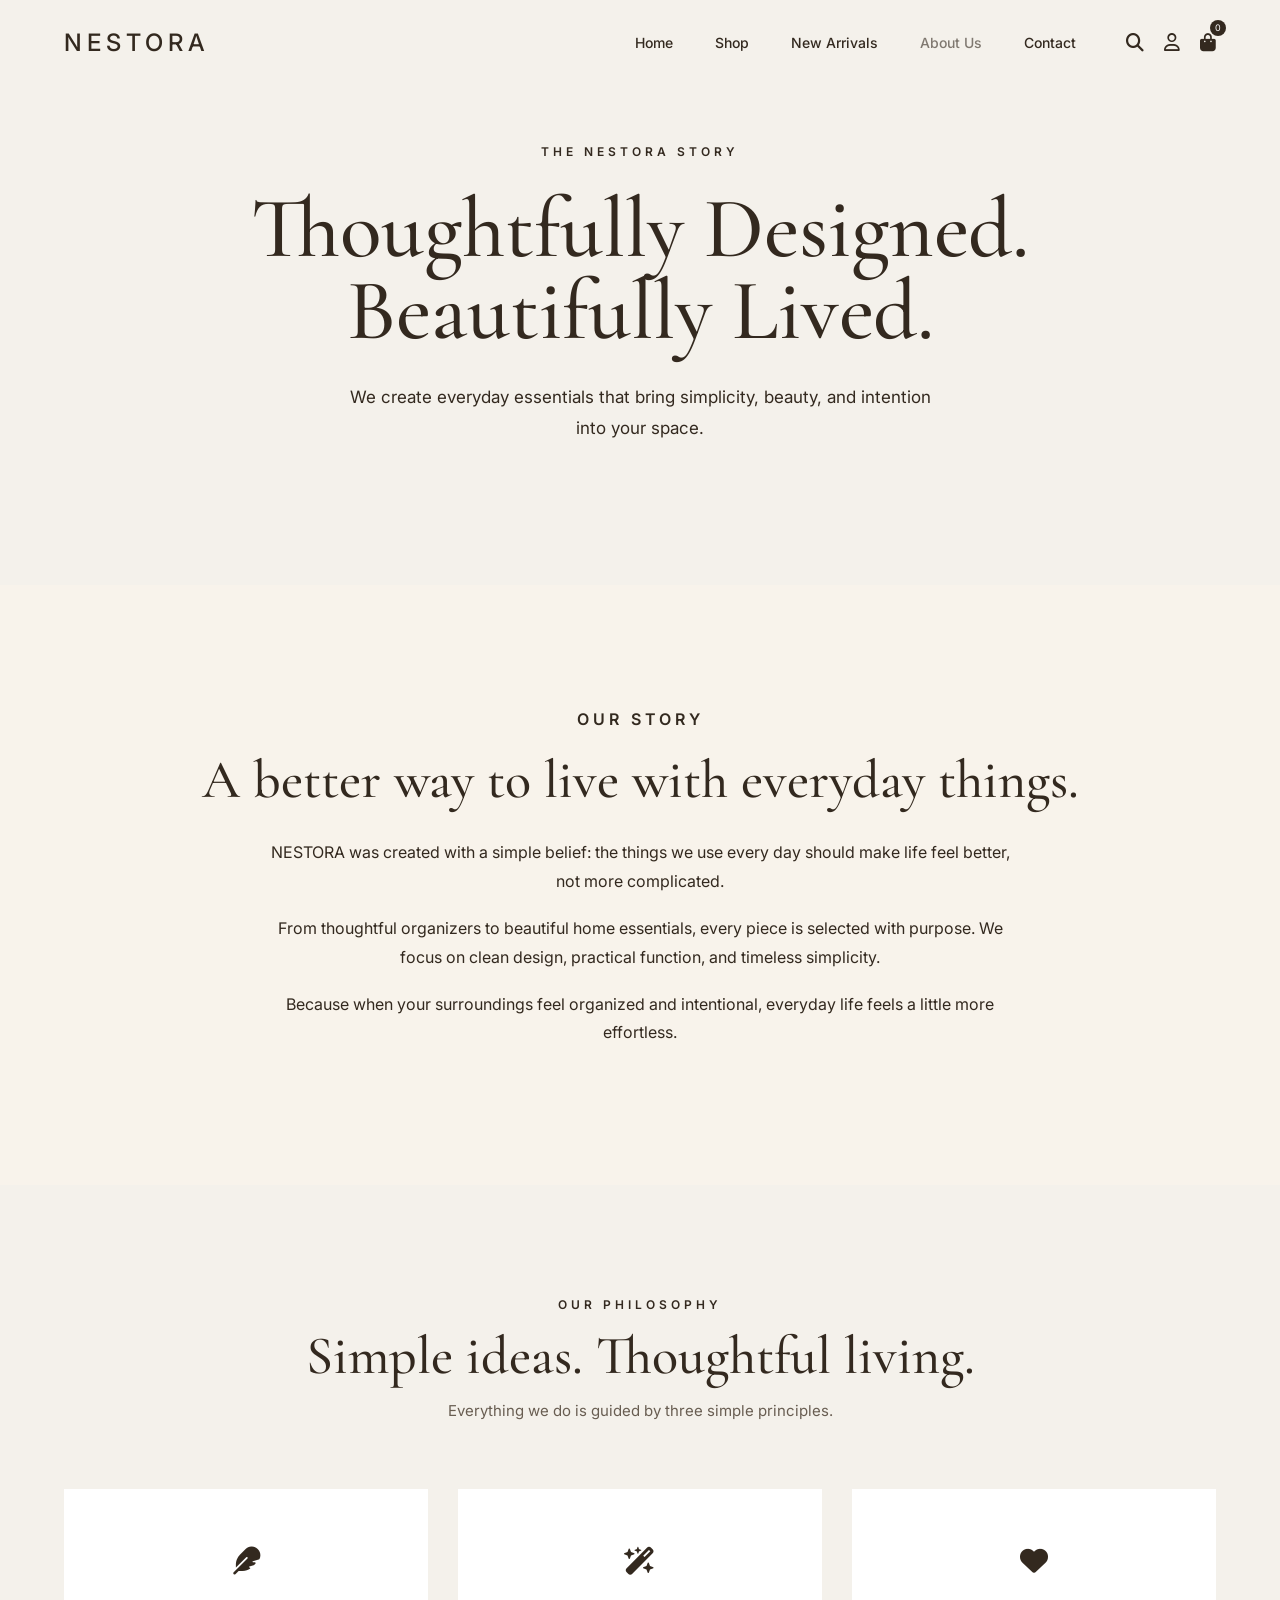
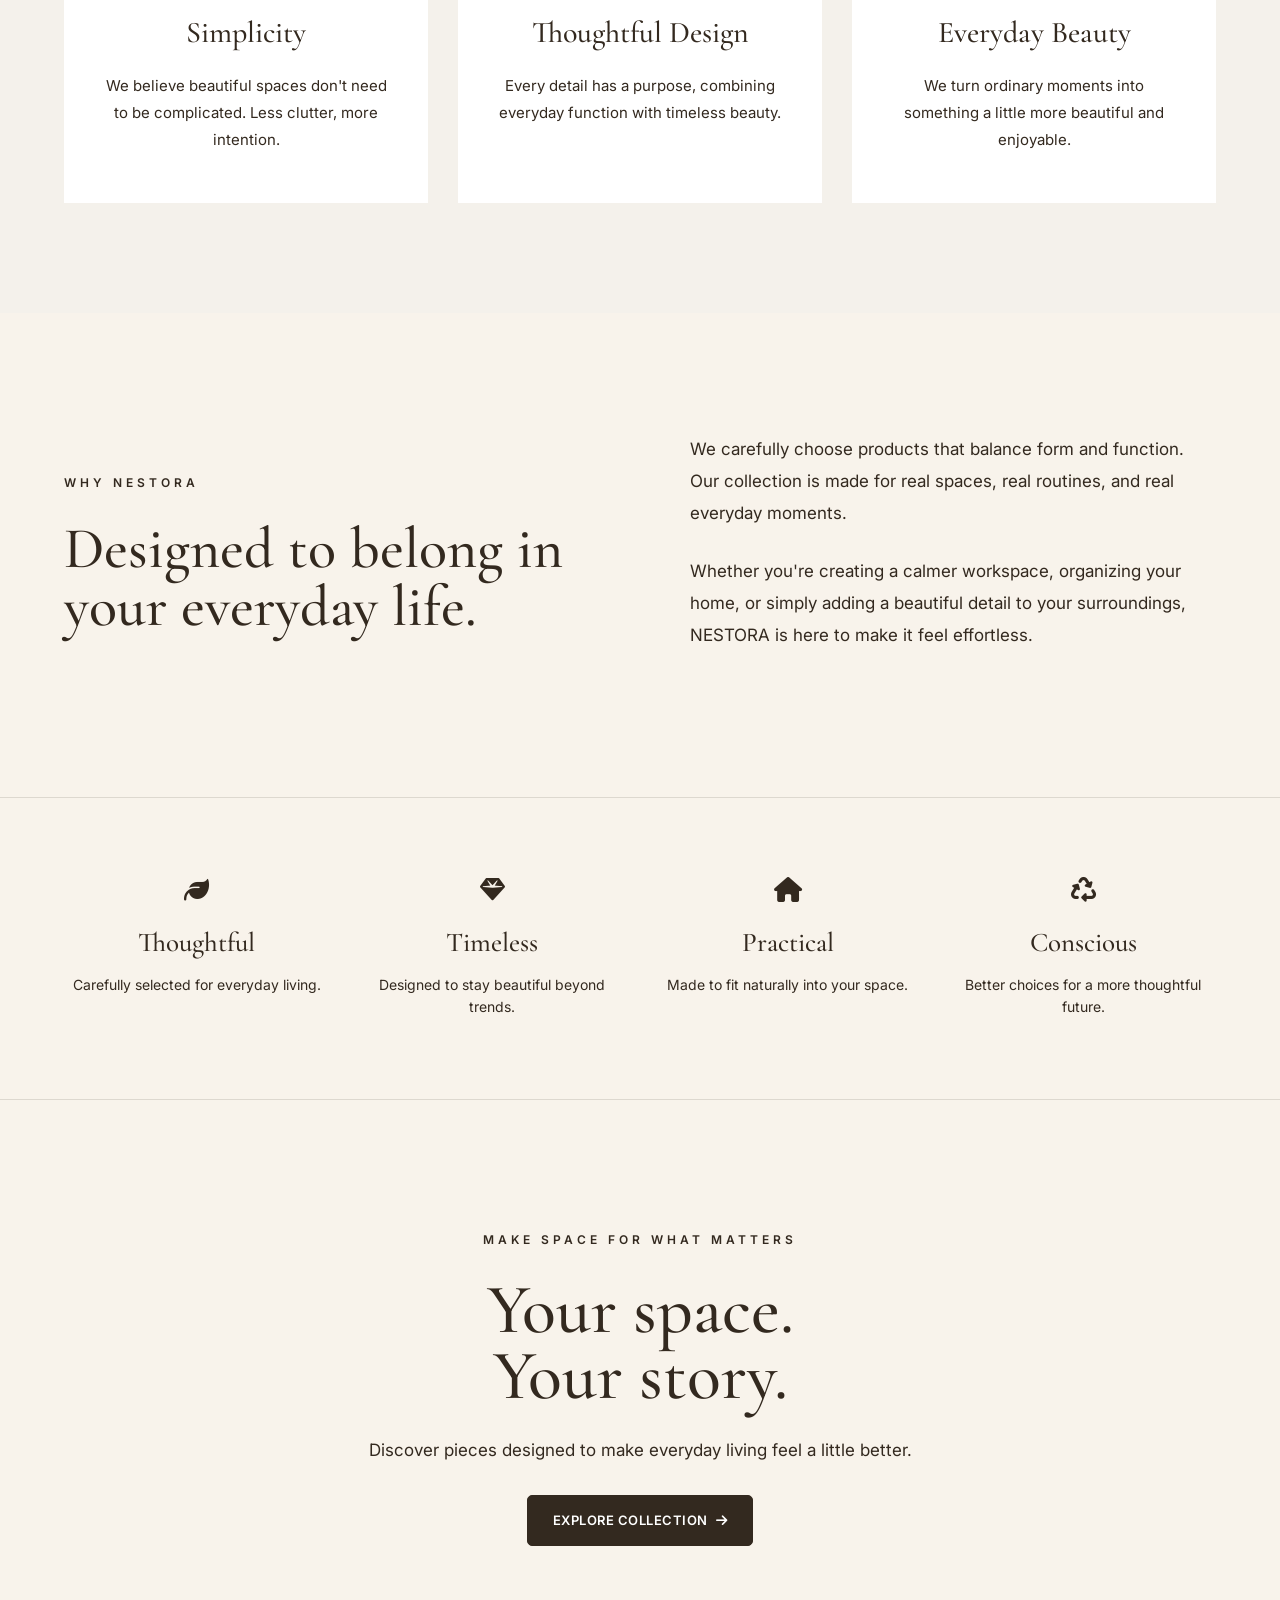
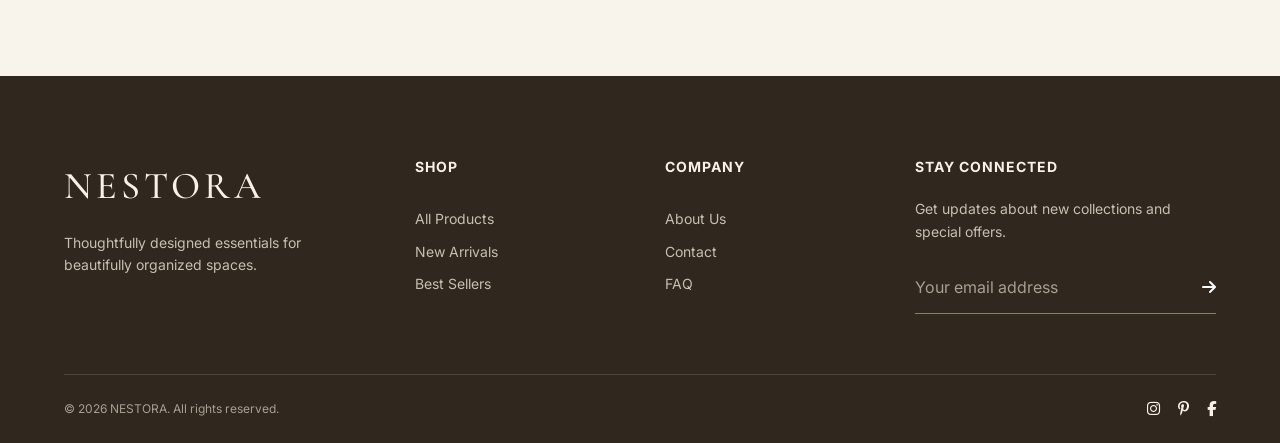
==== about.html @ 397cae4f "Initial Nestora website" ====
<!DOCTYPE html>
<html lang="en">
<head>
    <meta charset="UTF-8">
    <meta name="viewport" content="width=device-width, initial-scale=1.0">

    <title>About Us | NESTORA</title>

    <link rel="stylesheet" href="css/style.css">
    <link rel="stylesheet" href="css/responsive.css">
    <link rel="stylesheet" href="css/about.css">

    <!-- Google Fonts -->
    <link rel="preconnect" href="https://fonts.googleapis.com">
    <link rel="preconnect" href="https://fonts.gstatic.com" crossorigin>

    <link href="https://fonts.googleapis.com/css2?family=Cormorant+Garamond:wght@400;500;600&family=Inter:wght@400;500;600&display=swap" rel="stylesheet">

    <!-- Font Awesome -->
    <link rel="stylesheet"
          href="https://cdnjs.cloudflare.com/ajax/libs/font-awesome/6.7.2/css/all.min.css">
</head>

<body>

    <!-- ================= HEADER ================= -->

    <header class="header">

        <div class="container navbar">

            <a href="index.html" class="logo">
                NESTORA
            </a>

            <nav class="nav-menu">

                <a href="index.html">Home</a>

                <a href="shop.html">Shop</a>

                <a href="new-arrivals.html">New Arrivals</a>

                <a href="about.html" class="active">About Us</a>

                <a href="contact.html">Contact</a>

            </nav>

            <div class="nav-icons">

                <button class="icon-btn" aria-label="Search">
                    <i class="fa-solid fa-magnifying-glass"></i>
                </button>

               
                <a href="login.html" class="icon-btn" aria-label="Account">
                    <i class="fa-regular fa-user"></i>
                </a>
                <a href="cart.html"
                   class="icon-btn cart-btn"
                   aria-label="Shopping cart">

                    <i class="fa-solid fa-bag-shopping"></i>

                    <span class="cart-count">0</span>

                </a>

                <button class="menu-btn" aria-label="Open menu">
                    <i class="fa-solid fa-bars"></i>
                </button>

            </div>

        </div>

    </header>


    <!-- ================= ABOUT HERO ================= -->

    <main>

        <section class="about-hero">

            <div class="container about-hero-content">

                <p class="eyebrow">
                    THE NESTORA STORY
                </p>

                <h1>
                    Thoughtfully Designed.<br>
                    Beautifully Lived.
                </h1>

                <p>
                    We create everyday essentials that bring
                    simplicity, beauty, and intention into your space.
                </p>

            </div>

        </section>


        <!-- ================= OUR STORY ================= -->

        <section class="about-story">

            <div class="container about-story-grid">

               

                

                <div class="about-story-content">

                    <p class="eyebrow">
                        OUR STORY
                    </p>

                    <h2>
                        A better way to live
                        with everyday things.
                    </h2>

                    <p>
                        NESTORA was created with a simple belief:
                        the things we use every day should make
                        life feel better, not more complicated.
                    </p>

                    <p>
                        From thoughtful organizers to beautiful
                        home essentials, every piece is selected
                        with purpose. We focus on clean design,
                        practical function, and timeless simplicity.
                    </p>

                    <p>
                        Because when your surroundings feel
                        organized and intentional, everyday life
                        feels a little more effortless.
                    </p>

                </div>

            </div>

        </section>


        <!-- ================= PHILOSOPHY ================= -->

        <section class="philosophy">

            <div class="container">

                <div class="section-heading">

                    <p class="eyebrow">
                        OUR PHILOSOPHY
                    </p>

                    <h2>
                        Simple ideas. Thoughtful living.
                    </h2>

                    <p>
                        Everything we do is guided by three
                        simple principles.
                    </p>

                </div>


                <div class="philosophy-grid">

                    <div class="philosophy-card">

                        <div class="philosophy-icon">
                            <i class="fa-solid fa-feather"></i>
                        </div>

                        <h3>
                            Simplicity
                        </h3>

                        <p>
                            We believe beautiful spaces don't
                            need to be complicated. Less clutter,
                            more intention.
                        </p>

                    </div>


                    <div class="philosophy-card">

                        <div class="philosophy-icon">
                            <i class="fa-solid fa-wand-magic-sparkles"></i>
                        </div>

                        <h3>
                            Thoughtful Design
                        </h3>

                        <p>
                            Every detail has a purpose, combining
                            everyday function with timeless beauty.
                        </p>

                    </div>


                    <div class="philosophy-card">

                        <div class="philosophy-icon">
                            <i class="fa-solid fa-heart"></i>
                        </div>

                        <h3>
                            Everyday Beauty
                        </h3>

                        <p>
                            We turn ordinary moments into something
                            a little more beautiful and enjoyable.
                        </p>

                    </div>

                </div>

            </div>

        </section>


        <!-- ================= WHY NESTORA ================= -->

        <section class="why-nestora">

            <div class="container why-content">

                <div>

                    <p class="eyebrow">
                        WHY NESTORA
                    </p>

                    <h2>
                        Designed to belong
                        in your everyday life.
                    </h2>

                </div>


                <div class="why-text">

                    <p>
                        We carefully choose products that balance
                        form and function. Our collection is made
                        for real spaces, real routines, and real
                        everyday moments.
                    </p>

                    <p>
                        Whether you're creating a calmer workspace,
                        organizing your home, or simply adding a
                        beautiful detail to your surroundings,
                        NESTORA is here to make it feel effortless.
                    </p>

                </div>

            </div>

        </section>


        <!-- ================= VALUES ================= -->

        <section class="values">

            <div class="container values-grid">

                <div class="value">

                    <i class="fa-solid fa-leaf"></i>

                    <h3>
                        Thoughtful
                    </h3>

                    <p>
                        Carefully selected for everyday living.
                    </p>

                </div>


                <div class="value">

                    <i class="fa-solid fa-gem"></i>

                    <h3>
                        Timeless
                    </h3>

                    <p>
                        Designed to stay beautiful beyond trends.
                    </p>

                </div>


                <div class="value">

                    <i class="fa-solid fa-house"></i>

                    <h3>
                        Practical
                    </h3>

                    <p>
                        Made to fit naturally into your space.
                    </p>

                </div>


                <div class="value">

                    <i class="fa-solid fa-recycle"></i>

                    <h3>
                        Conscious
                    </h3>

                    <p>
                        Better choices for a more thoughtful future.
                    </p>

                </div>

            </div>

        </section>


        <!-- ================= CTA ================= -->

        <section class="about-cta">

            <div class="container about-cta-content">

                <p class="eyebrow">
                    MAKE SPACE FOR WHAT MATTERS
                </p>

                <h2>
                    Your space.<br>
                    Your story.
                </h2>

                <p>
                    Discover pieces designed to make
                    everyday living feel a little better.
                </p>

                <a href="shop.html" class="btn btn-primary">
                    Explore Collection
                    <i class="fa-solid fa-arrow-right"></i>
                </a>

            </div>

        </section>

    </main>


    <!-- ================= FOOTER ================= -->

    <footer class="footer">

        <div class="container footer-grid">

            <div class="footer-brand">

                <h2>NESTORA</h2>

                <p>
                    Thoughtfully designed essentials
                    for beautifully organized spaces.
                </p>

            </div>


            <div class="footer-links">

                <h3>Shop</h3>

                <a href="shop.html">All Products</a>
                <a href="new-arrivals.html">New Arrivals</a>
                <a href="best sellers.html">Best Sellers</a>

            </div>


            <div class="footer-links">

                <h3>Company</h3>

                <a href="about.html">About Us</a>
                <a href="contact.html">Contact</a>
                <a href="FAQ.html">FAQ</a>

            </div>


            <div class="footer-newsletter">

                <h3>Stay Connected</h3>

                <p>
                    Get updates about new collections
                    and special offers.
                </p>

                <form>

                    <input
                        type="email"
                        placeholder="Your email address"
                        required
                    >

                    <button type="submit">
                        <i class="fa-solid fa-arrow-right"></i>
                    </button>

                </form>

            </div>

        </div>


        <div class="container footer-bottom">

            <p>
                © 2026 NESTORA. All rights reserved.
            </p>

            <div class="social-icons">

                <a href="#" aria-label="Instagram">
                    <i class="fa-brands fa-instagram"></i>
                </a>

                <a href="#" aria-label="Pinterest">
                    <i class="fa-brands fa-pinterest-p"></i>
                </a>

                <a href="#" aria-label="Facebook">
                    <i class="fa-brands fa-facebook-f"></i>
                </a>

            </div>

        </div>

    </footer>


    <!-- JavaScript -->
    <script src="js/script.js"></script>
 <script src="js/cart.js"></script>

</body>
</html>
---- css/style.css ----
/* =========================
   RESET
========================= */

* {
    margin: 0;
    padding: 0;
    box-sizing: border-box;
}

html {
    scroll-behavior: smooth;
}

body {
    font-family: "Inter", sans-serif;
    color: #33291f;
    background: #f8f3eb;
    line-height: 1.6;
}

img {
    width: 100%;
    display: block;
}

a {
    color: inherit;
    text-decoration: none;
}

button,
input {
    font: inherit;
}

button {
    cursor: pointer;
}


/* =========================
   CONTAINER
========================= */

.container {
    width: min(90%, 1280px);
    margin: auto;
}


/* =========================
   HEADER
========================= */

.header {
    position: absolute;
    top: 0;
    left: 0;
    width: 100%;
    z-index: 10;
    padding: 24px 0;
}

.navbar {
    display: flex;
    align-items: center;
    justify-content: space-between;
    gap: 30px;
}

.logo {
    font-family: "Inter", sans-serif;
    font-size: 24px;
    font-weight: 500;
    letter-spacing: 5px;
    color: #33291f;
    white-space: nowrap;
}

.nav-menu {
    display: flex;
    align-items: center;
    justify-content: center;
    gap: 42px;
    margin-left: auto;
}

.nav-menu a {
    font-size: 14px;
    font-weight: 500;
    transition: 0.3s ease;
}

.nav-menu a:hover,
.nav-menu a.active {
    opacity: 0.6;
}

.nav-icons {
    display: flex;
    align-items: center;
    gap: 20px;
    margin-left: 20px;
}

.icon-btn,
.menu-btn {
    border: none;
    background: transparent;
    color: #33291f;
    font-size: 18px;
    position: relative;
}

.cart-count {
    position: absolute;
    top: -9px;
    right: -10px;
    width: 16px;
    height: 16px;
    border-radius: 50%;
    background: #33291f;
    color: white;
    font-size: 9px;
    display: flex;
    align-items: center;
    justify-content: center;
}

.menu-btn {
    display: none;
}


/* =========================
   HERO
========================= */

.hero {
    min-height: 760px;
    height: 100vh;
    position: relative;
    background-image: url("../images/hero.png");
    background-size: cover;
    background-position: center;
}

.hero-overlay {
    min-height: 100%;
    background: linear-gradient(
        90deg,
        rgba(248, 239, 226, 0.72) 0%,
        rgba(248, 239, 226, 0.38) 38%,
        rgba(248, 239, 226, 0.05) 72%
    );
}

.hero-content {
    min-height: 760px;
    height: 100vh;
    display: flex;
    align-items: center;
}

.hero-text {
    max-width: 510px;
    padding-top: 70px;
}

.eyebrow {
    font-size: 12px;
    font-weight: 600;
    letter-spacing: 4px;
    text-transform: uppercase;
    margin-bottom: 28px;
}

.hero-text h1 {
    font-family: "Cormorant Garamond", serif;
    font-size: clamp(58px, 6vw, 88px);
    font-weight: 500;
    line-height: 0.88;
    letter-spacing: -2px;
    margin-bottom: 32px;
}

.hero-description {
    max-width: 390px;
    font-size: 16px;
    line-height: 1.8;
    margin-bottom: 32px;
}

.hero-buttons {
    display: flex;
    gap: 18px;
    flex-wrap: wrap;
}


/* =========================
   BUTTONS
========================= */

.btn {
    display: inline-flex;
    align-items: center;
    justify-content: center;
    min-width: 155px;
    padding: 14px 25px;
    border-radius: 5px;
    font-size: 13px;
    font-weight: 600;
    text-transform: uppercase;
    letter-spacing: 0.5px;
    transition: 0.3s ease;
}

.btn-primary {
    background: #33291f;
    color: #fff;
    border: 1px solid #33291f;
}

.btn-primary:hover {
    background: #554638;
}

.btn-secondary {
    background: transparent;
    color: #33291f;
    border: 1px solid #33291f;
}

.btn-secondary:hover {
    background: #33291f;
    color: white;
}


/* =========================
   FEATURES
========================= */

.features {
    position: relative;
    padding: 70px 0;
    z-index: 5;
}
.features-grid {
    display: flex;
    align-items: center;
    gap: 70px;
}

.feature {
    display: flex;
    align-items: center;
    gap: 16px;
}

.feature-icon {
    width: 58px;
    height: 58px;
    border: 1px solid #5b4c3d;
    border-radius: 50%;
    display: flex;
    align-items: center;
    justify-content: center;
    font-size: 20px;
}

.feature h3 {
    font-size: 13px;
    text-transform: uppercase;
    letter-spacing: 1px;
    font-weight: 600;
}

.feature p {
    font-size: 13px;
    text-transform: uppercase;
    letter-spacing: 1px;
}


/* =========================
   FEATURED PRODUCTS
========================= */

.featured-products {
    padding: 110px 0;
    background: #faf7f1;
}

.section-heading {
    max-width: 650px;
    margin: 0 auto 60px;
    text-align: center;
}

.section-heading .eyebrow {
    margin-bottom: 15px;
}

.section-heading h2 {
    font-family: "Cormorant Garamond", serif;
    font-size: clamp(42px, 5vw, 62px);
    font-weight: 500;
    line-height: 1;
    margin-bottom: 20px;
}

.section-heading > p:last-child {
    font-size: 15px;
    color: #685d51;
}

.products-grid {
    display: grid;
    grid-template-columns: repeat(4, 1fr);
    gap: 25px;
}

.product-card {
    background: #fff;
    overflow: hidden;
    transition: 0.3s ease;
}

.product-card:hover {
    transform: translateY(-6px);
}

.product-image {
    position: relative;
    overflow: hidden;
    aspect-ratio: 1 / 1;
    background: #eee7dc;
}

.product-image img {
    width: 100%;
    height: 100%;
    object-fit: cover;
    transition: transform 0.5s ease;
}

.product-card:hover .product-image img {
    transform: scale(1.05);
}

.add-cart {
    position: absolute;
    right: 15px;
    bottom: 15px;
    width: 42px;
    height: 42px;
    border: none;
    border-radius: 50%;
    background: #33291f;
    color: white;
    opacity: 0;
    transform: translateY(10px);
    transition: 0.3s ease;
}

.product-card:hover .add-cart {
    opacity: 1;
    transform: translateY(0);
}

.product-info {
    padding: 20px 5px;
}

.product-info h3 {
    font-family: "Cormorant Garamond", serif;
    font-size: 24px;
    font-weight: 600;
    margin-bottom: 7px;
}

.product-info p {
    font-size: 13px;
    color: #71665a;
    margin-bottom: 12px;
}

.price {
    font-size: 14px;
    font-weight: 600;
}

.view-all {
    text-align: center;
    margin-top: 55px;
}


/* =========================
   BRAND SECTION
========================= */

.brand-section {
    padding: 140px 0;
    background: #e9dfd0;
    text-align: center;
}

.brand-content {
    max-width: 700px;
}

.brand-section h2 {
    font-family: "Cormorant Garamond", serif;
    font-size: clamp(50px, 6vw, 80px);
    font-weight: 500;
    line-height: 0.95;
    margin-bottom: 25px;
}

.brand-section p:not(.eyebrow) {
    max-width: 500px;
    margin: 0 auto 30px;
    color: #66594b;
}

.text-link {
    display: inline-flex;
    align-items: center;
    gap: 10px;
    font-size: 13px;
    font-weight: 600;
    text-transform: uppercase;
    letter-spacing: 1px;
}


/* =========================
   FOOTER
========================= */

.footer {
    background: #30271f;
    color: #f7f1e8;
    padding-top: 80px;
}

.footer-grid {
    display: grid;
    grid-template-columns: 1.5fr 1fr 1fr 1.5fr;
    gap: 50px;
    padding-bottom: 60px;
}

.footer-brand h2 {
    font-family: "Cormorant Garamond", serif;
    font-size: 38px;
    font-weight: 500;
    letter-spacing: 4px;
    margin-bottom: 15px;
}

.footer-brand p {
    max-width: 280px;
    color: #c8beb2;
    font-size: 14px;
}

.footer h3 {
    font-size: 14px;
    text-transform: uppercase;
    letter-spacing: 1px;
    margin-bottom: 20px;
}

.footer-links {
    display: flex;
    flex-direction: column;
    gap: 10px;
}

.footer-links a {
    color: #c8beb2;
    font-size: 14px;
    transition: 0.3s ease;
}

.footer-links a:hover {
    color: white;
}

.footer-newsletter p {
    color: #c8beb2;
    font-size: 14px;
    margin-bottom: 20px;
}

.footer-newsletter form {
    display: flex;
    border-bottom: 1px solid #8a7c6c;
}

.footer-newsletter input {
    flex: 1;
    padding: 12px 0;
    border: none;
    outline: none;
    background: transparent;
    color: white;
}

.footer-newsletter input::placeholder {
    color: #a99e92;
}

.footer-newsletter button {
    border: none;
    background: transparent;
    color: white;
}

.footer-bottom {
    padding: 22px 0;
    border-top: 1px solid #51463b;
    display: flex;
    align-items: center;
    justify-content: space-between;
}

.footer-bottom p {
    color: #a99e92;
    font-size: 12px;
}

.social-icons {
    display: flex;
    gap: 18px;
}

.social-icons a {
    font-size: 15px;
    transition: 0.3s ease;
}

.social-icons a:hover {
    opacity: 0.6;
}


/* =========================
   TABLET
========================= */

@media (max-width: 1000px) {

    .nav-menu {
        gap: 20px;
    }

    .products-grid {
        grid-template-columns: repeat(2, 1fr);
    }

    .features-grid {
        gap: 35px;
    }

    .footer-grid {
        grid-template-columns: repeat(2, 1fr);
    }
}


/* =========================
   MOBILE
========================= */

@media (max-width: 768px) {

    .header {
        padding: 18px 0;
    }

    .logo {
        width: 125px;
    }

    .nav-menu {
        display: none;
    }

    .nav-icons {
        margin-left: auto;
    }

    .menu-btn {
        display: block;
    }

    .hero {
        min-height: 700px;
        height: auto;
        background-position: 62% center;
    }

    .hero-overlay {
        background: linear-gradient(
            90deg,
            rgba(248, 239, 226, 0.96) 0%,
            rgba(248, 239, 226, 0.78) 65%,
            rgba(248, 239, 226, 0.2) 100%
        );
    }

    .hero-content {
        min-height: 700px;
        height: auto;
        padding: 120px 0 100px;
    }

    .hero-text {
        max-width: 100%;
        padding-top: 0;
    }

    .hero-text h1 {
        font-size: clamp(52px, 15vw, 75px);
    }

    .features {
        margin-top: 0;
        padding: 50px 0;
        background: #f8f3eb;
    }

    .features-grid {
        flex-direction: column;
        align-items: flex-start;
        gap: 25px;
    }

    .featured-products {
        padding: 80px 0;
    }

    .products-grid {
        grid-template-columns: 1fr 1fr;
        gap: 15px;
    }

    .product-info {
        padding: 15px 3px;
    }

    .product-info h3 {
        font-size: 21px;
    }

    .product-info p {
        font-size: 12px;
    }

    .add-cart {
        opacity: 1;
        transform: none;
        width: 38px;
        height: 38px;
    }

    .brand-section {
        padding: 100px 0;
    }

    .footer-grid {
        grid-template-columns: 1fr;
        gap: 40px;
    }
}


/* =========================
   SMALL MOBILE
========================= */

@media (max-width: 480px) {

    .container {
        width: 88%;
    }

    .nav-icons {
        gap: 13px;
    }

    .icon-btn {
        font-size: 16px;
    }

    .hero-buttons {
        flex-direction: column;
        align-items: flex-start;
    }

    .btn {
        width: 100%;
    }

    .products-grid {
        grid-template-columns: 1fr;
    }

    .section-heading h2 {
        font-size: 45px;
    }

    .footer-bottom {
        flex-direction: column;
        gap: 15px;
        text-align: center;
    }
}
.product-quantity {
    display: flex;
    align-items: center;
    gap: 0;
    margin-top: 25px;
    width: 130px;
    height: 45px;
    border: 1px solid #ddd;
}

.quantity-decrease,
.quantity-increase {
    width: 42px;
    height: 100%;
    border: none;
    background: transparent;
    font-size: 20px;
    cursor: pointer;
}

.quantity-number {
    width: 45px;
    text-align: center;
    font-size: 15px;
}

.quantity-decrease:hover,
.quantity-increase:hover {
    background: #f3f1ed;
}
/* =========================
   PRODUCT PAGE
========================= */

.product-page {
    padding: 90px 0;
}

.product-details {
    display: grid;
    grid-template-columns: 1fr 1fr;
    gap: 70px;
    align-items: center;
}

.product-detail-image {
    width: 100%;
    overflow: hidden;
    background: #f5f2ed;
}

.product-detail-image img {
    width: 100%;
    height: 600px;
    object-fit: cover;
    display: block;
}

.product-detail-info {
    max-width: 520px;
}

.product-detail-info .eyebrow {
    font-size: 13px;
    letter-spacing: 2px;
    margin-bottom: 15px;
}

.product-detail-info h1 {
    font-family: "Cormorant Garamond", serif;
    font-size: 56px;
    font-weight: 500;
    line-height: 1.1;
    margin-bottom: 20px;
}

.product-detail-price {
    display: block;
    font-size: 20px;
    font-weight: 600;
    margin-bottom: 25px;
}

.product-detail-description {
    font-size: 15px;
    line-height: 1.8;
    margin-bottom: 25px;
}

.product-detail-line {
    width: 100%;
    height: 1px;
    background: #ddd;
    margin-bottom: 25px;
}

.product-detail-feature {
    display: flex;
    align-items: center;
    gap: 12px;
    margin-bottom: 15px;
    font-size: 14px;
}

.product-detail-feature i {
    font-size: 12px;
}
/* =========================
   ADD TO CART BUTTONS
========================= */

.add-cart,
.product-add-cart {
    display: flex;
    align-items: center;
    justify-content: center;
    gap: 10px;
}

.shop-product-image {
    position: relative;
}

.shop-product-image .add-cart {
    position: absolute;
    right: 15px;
    bottom: 15px;

    width: 42px;
    height: 42px;

    border: none;
    border-radius: 50%;

    background: #ffffff;
    color: #222222;

    font-size: 15px;
    cursor: pointer;

    box-shadow: 0 3px 12px rgba(0, 0, 0, 0.12);

    transition: 0.3s ease;
}

.shop-product-image .add-cart:hover {
    background: #222222;
    color: #ffffff;
    transform: translateY(-2px);
}

.product-add-cart {
    width: 100%;
    padding: 16px 25px;

    border: none;
    background: #222222;
    color: #ffffff;

    font-family: "Inter", sans-serif;
    font-size: 14px;

    cursor: pointer;
    transition: 0.3s ease;
}

.product-add-cart i {
    font-size: 15px;
}

.product-add-cart:hover {
    background: #444444;
}
/* =========================
   ADD TO CART ICON
========================= */

.add-cart {
    display: flex;
    align-items: center;
    justify-content: center;
    border: none;
    cursor: pointer;
}

.shop-product-image .add-cart {
    position: absolute;
    right: 15px;
    bottom: 15px;

    width: 44px;
    height: 44px;

    padding: 0;
    border-radius: 50%;

    background: #fff;
    color: #222;

    z-index: 10;
    box-shadow: 0 3px 10px rgba(0,0,0,0.12);
}

.shop-product-image .add-cart i {
    font-size: 15px;
}

.shop-product-image .add-cart:hover {
    background: #222;
    color: #fff;
}

.product-add-cart {
    width: 100%;
    height: 52px;
    gap: 10px;

    background: #222;
    color: #fff;

    font-size: 14px;
}

.product-add-cart i {
    font-size: 15px;
}
/* =========================
   ABOUT HERO
========================= */

.about-hero {
    min-height: 65vh;
    display: flex;
    align-items: center;
    text-align: center;
    background: #f4f1eb;
}

.about-hero-content {
    max-width: 850px;
    margin: auto;
    padding: 100px 20px;
}

.about-hero h1 {
    font-family: "Cormorant Garamond", serif;
    font-size: clamp(48px, 7vw, 86px);
    font-weight: 500;
    line-height: 0.95;
    margin: 20px 0 30px;
}

.about-hero-content > p:last-child {
    max-width: 600px;
    margin: auto;
    font-size: 17px;
    line-height: 1.8;
}


/* =========================
/* =========================
   OUR STORY
========================= */

.about-story {
    padding: 120px 0;
    text-align: center;
}

.about-story-grid {
    display: block;
}

.about-story-image {
    display: none;
}

.about-story-content {
    max-width: 900px;
    margin: 0 auto;
    text-align: center;
}

.about-story-content h2 {
    font-family: "Cormorant Garamond", serif;
    font-size: 54px;
    font-weight: 500;
    line-height: 1.05;
    margin: 18px auto 30px;
}

.about-story-content p {
    font-size: 16px;
    line-height: 1.8;
    margin: 0 auto 18px;
    max-width: 750px;
}

/* =========================
   PHILOSOPHY
========================= */

.philosophy {
    padding: 110px 0;
    background: #f4f1eb;
}

.section-heading {
    text-align: center;
    max-width: 700px;
    margin: 0 auto 65px;
}

.section-heading h2 {
    font-family: "Cormorant Garamond", serif;
    font-size: 54px;
    font-weight: 500;
    margin: 15px 0;
}

.section-heading > p:last-child {
    line-height: 1.7;
}

.philosophy-grid {
    display: grid;
    grid-template-columns: repeat(3, 1fr);
    gap: 30px;
}

.philosophy-card {
    text-align: center;
    background: #fff;
    padding: 50px 35px;
}

.philosophy-icon {
    font-size: 28px;
    margin-bottom: 25px;
}

.philosophy-card h3 {
    font-family: "Cormorant Garamond", serif;
    font-size: 30px;
    font-weight: 500;
    margin-bottom: 15px;
}

.philosophy-card p {
    font-size: 15px;
    line-height: 1.8;
}


/* =========================
   WHY NESTORA
========================= */

.why-nestora {
    padding: 120px 0;
}

.why-content {
    display: grid;
    grid-template-columns: 1fr 1fr;
    gap: 100px;
    align-items: center;
}

.why-content h2 {
    font-family: "Cormorant Garamond", serif;
    font-size: 58px;
    line-height: 1;
    font-weight: 500;
    margin-top: 20px;
}

.why-text p {
    font-size: 17px;
    line-height: 1.9;
    margin-bottom: 25px;
}


/* =========================
   VALUES
========================= */

.values {
    padding: 80px 0;
    border-top: 1px solid #ddd8cf;
    border-bottom: 1px solid #ddd8cf;
}

.values-grid {
    display: grid;
    grid-template-columns: repeat(4, 1fr);
    gap: 30px;
    text-align: center;
}

.value i {
    font-size: 25px;
    margin-bottom: 18px;
}

.value h3 {
    font-family: "Cormorant Garamond", serif;
    font-size: 27px;
    font-weight: 500;
    margin-bottom: 10px;
}

.value p {
    font-size: 14px;
    line-height: 1.6;
}


/* =========================
   CTA
========================= */

.about-cta {
    padding: 130px 20px;
    text-align: center;
}

.about-cta-content {
    max-width: 750px;
    margin: auto;
}

.about-cta h2 {
    font-family: "Cormorant Garamond", serif;
    font-size: 70px;
    line-height: 0.95;
    font-weight: 500;
    margin: 20px 0 25px;
}

.about-cta p:not(.eyebrow) {
    font-size: 17px;
    line-height: 1.8;
    margin-bottom: 30px;
}

.about-cta .btn i {
    margin-left: 8px;
}


/* =========================
   RESPONSIVE
========================= */

@media (max-width: 900px) {

    .about-story-grid,
    .why-content {
        grid-template-columns: 1fr;
        gap: 50px;
    }

    .about-story-image {
        height: 500px;
    }

    .philosophy-grid {
        grid-template-columns: 1fr;
    }

    .values-grid {
        grid-template-columns: repeat(2, 1fr);
        gap: 50px 20px;
    }

    .about-story-content h2,
    .why-content h2 {
        font-size: 48px;
    }

}


@media (max-width: 600px) {

    .about-hero-content {
        padding: 80px 20px;
    }

    .about-hero h1 {
        font-size: 48px;
    }

    .about-story {
        padding: 80px 0;
    }

    

    .about-story-content h2,
    .why-content h2,
    .section-heading h2 {
        font-size: 42px;
    }

    .philosophy {
        padding: 80px 0;
    }

    .why-nestora {
        padding: 80px 0;
    }

    .values {
        padding: 60px 0;
    }

    .values-grid {
        grid-template-columns: 1fr 1fr;
    }

    .about-cta {
        padding: 90px 20px;
    }

    .about-cta h2 {
        font-size: 52px;
    }

}
/* ========================================
   NEW ARRIVALS PAGE
======================================== */


/* =========================
   HERO
========================= */

.shop-hero {
    min-height: 420px;
    display: flex;
    align-items: center;
    background: #f3f0eb;
}

.shop-hero-content {
    text-align: center;
    max-width: 750px;
    margin: 0 auto;
}

.shop-hero-content .eyebrow {
    margin-bottom: 18px;
}

.shop-hero-content h1 {
    font-family: "Cormorant Garamond", serif;
    font-size: 72px;
    font-weight: 500;
    line-height: 1;
    margin-bottom: 22px;
}

.shop-hero-content p:last-child {
    max-width: 580px;
    margin: 0 auto;
    font-size: 16px;
    line-height: 1.8;
}


/* =========================
   PRODUCTS SECTION
========================= */

.shop-products {
    padding: 100px 0;
    background: #ffffff;
}

.shop-products .section-heading {
    text-align: center;
    max-width: 700px;
    margin: 0 auto 55px;
}

.shop-products .section-heading h2 {
    font-family: "Cormorant Garamond", serif;
    font-size: 48px;
    font-weight: 500;
    margin: 12px 0 16px;
}

.shop-products .section-heading p:last-child {
    line-height: 1.7;
}


/* =========================
   PRODUCT GRID
========================= */

.shop-products-grid {
    display: grid;
    grid-template-columns: repeat(4, 1fr);
    gap: 28px;
}


/* =========================
   PRODUCT CARD
========================= */

.shop-product-card {
    background: #faf9f7;
    transition: transform 0.3s ease;
}

.shop-product-card:hover {
    transform: translateY(-6px);
}


/* =========================
   PRODUCT IMAGE
========================= */

.shop-product-image {
    position: relative;
    overflow: hidden;
    aspect-ratio: 1 / 1;
}

.shop-product-image img {
    width: 100%;
    height: 100%;
    object-fit: cover;
    display: block;
    transition: transform 0.5s ease;
}

.shop-product-card:hover .shop-product-image img {
    transform: scale(1.04);
}


/* =========================
   ADD TO CART
========================= */

.shop-product-image .add-cart {
    position: absolute;
    right: 18px;
    bottom: 18px;

    width: 44px;
    height: 44px;

    border: none;
    border-radius: 50%;

    background: #ffffff;
    color: #2f4035;

    display: flex;
    align-items: center;
    justify-content: center;

    cursor: pointer;

    box-shadow: 0 5px 18px rgba(0, 0, 0, 0.12);

    transition:
        background 0.3s ease,
        color 0.3s ease,
        transform 0.3s ease;
}

.shop-product-image .add-cart:hover {
    background: #2f4035;
    color: #ffffff;
    transform: scale(1.08);
}


/* =========================
   PRODUCT INFO
========================= */

.shop-product-info {
    padding: 24px 22px 28px;
}

.shop-product-info h3 {
    font-family: "Cormorant Garamond", serif;
    font-size: 25px;
    font-weight: 600;
    margin-bottom: 9px;
}

.shop-product-info p {
    font-size: 14px;
    line-height: 1.6;
    color: #777;
    margin-bottom: 16px;
}

.shop-product-info .price {
    font-size: 15px;
    font-weight: 600;
    color: #2f4035;
}


/* =========================
   BRAND / CTA SECTION
========================= */

.brand-section {
    padding: 110px 20px;
    text-align: center;
    background: #f3f0eb;
}

.brand-content {
    max-width: 700px;
    margin: 0 auto;
}

.brand-content h2 {
    font-family: "Cormorant Garamond", serif;
    font-size: 54px;
    font-weight: 500;
    line-height: 1.05;
    margin: 15px 0 20px;
}

.brand-content p:not(.eyebrow) {
    max-width: 560px;
    margin: 0 auto 30px;
    line-height: 1.8;
}


/* =========================
   BUTTON
========================= */

.brand-content .btn {
    display: inline-flex;
    align-items: center;
    justify-content: center;
}


/* =========================
   RESPONSIVE
========================= */

@media (max-width: 1100px) {

    .shop-products-grid {
        grid-template-columns: repeat(3, 1fr);
    }

    .shop-hero-content h1 {
        font-size: 62px;
    }

}


@media (max-width: 800px) {

    .shop-products {
        padding: 75px 0;
    }

    .shop-products-grid {
        grid-template-columns: repeat(2, 1fr);
        gap: 20px;
    }

    .shop-hero {
        min-height: 350px;
    }

    .shop-hero-content h1 {
        font-size: 52px;
    }

    .shop-products .section-heading h2 {
        font-size: 40px;
    }

    .brand-content h2 {
        font-size: 45px;
    }

}


@media (max-width: 550px) {

    .shop-hero {
        min-height: 320px;
    }

    .shop-hero-content h1 {
        font-size: 45px;
    }

    .shop-hero-content p:last-child {
        font-size: 14px;
    }

    .shop-products {
        padding: 60px 0;
    }

    .shop-products-grid {
        grid-template-columns: 1fr;
        gap: 25px;
    }

    .shop-products .section-heading {
        margin-bottom: 35px;
    }

    .shop-products .section-heading h2 {
        font-size: 36px;
    }

    .brand-section {
        padding: 75px 20px;
    }

    .brand-content h2 {
        font-size: 38px;
    }

}
/* =========================
   LOGIN PAGE
========================= */

.login-section {
    min-height: 75vh;
    display: flex;
    align-items: center;
    justify-content: center;
    padding: 80px 20px;
    background: #f8f6f2;
}

.login-container {
    width: 100%;
    max-width: 500px;
    background: #ffffff;
    padding: 50px 45px;
    border: 1px solid #e8e4dd;
}

.login-heading {
    text-align: center;
    margin-bottom: 35px;
}

.login-heading .eyebrow {
    margin-bottom: 12px;
}

.login-heading h1 {
    font-family: "Cormorant Garamond", serif;
    font-size: 42px;
    font-weight: 500;
    line-height: 1.1;
    margin-bottom: 15px;
}

.login-heading p:last-child {
    color: #777;
    font-size: 14px;
    line-height: 1.7;
}


/* =========================
   LOGIN FORM
========================= */

.login-form {
    width: 100%;
}

.login-form .form-group {
    margin-bottom: 22px;
}

.login-form label {
    display: block;
    margin-bottom: 8px;
    font-size: 13px;
    font-weight: 500;
}

.login-form input[type="email"],
.login-form input[type="password"] {
    width: 100%;
    height: 50px;
    padding: 0 15px;
    border: 1px solid #dcd8d0;
    background: #fff;
    font-family: "Inter", sans-serif;
    font-size: 14px;
    outline: none;
    transition: border-color 0.3s ease;
}

.login-form input:focus {
    border-color: #555;
}


/* =========================
   PASSWORD
========================= */

.password-wrapper {
    position: relative;
}

.password-wrapper input {
    padding-right: 50px !important;
}

.password-toggle {
    position: absolute;
    right: 15px;
    top: 50%;
    transform: translateY(-50%);
    border: none;
    background: transparent;
    cursor: pointer;
    color: #777;
    font-size: 16px;
}


/* =========================
   LOGIN OPTIONS
========================= */

.login-options {
    display: flex;
    align-items: center;
    justify-content: space-between;
    margin: 5px 0 25px;
    font-size: 13px;
}

.remember-me {
    display: flex !important;
    align-items: center;
    gap: 8px;
    margin: 0 !important;
    cursor: pointer;
}

.remember-me input {
    width: 15px;
    height: 15px;
    cursor: pointer;
}

.login-options a {
    color: #555;
    text-decoration: none;
}

.login-options a:hover {
    text-decoration: underline;
}


/* =========================
   LOGIN MESSAGE
========================= */

.login-message {
    min-height: 20px;
    margin-bottom: 10px;
    text-align: center;
    font-size: 13px;
}


/* =========================
   LOGIN BUTTON
========================= */

.login-button {
    width: 100%;
    border: none;
    cursor: pointer;
    justify-content: center;
    display: flex;
    align-items: center;
    gap: 10px;
}


/* =========================
   REGISTER
========================= */

.login-register {
    text-align: center;
    margin-top: 28px;
    padding-top: 25px;
    border-top: 1px solid #eee;
}

.login-register p {
    display: inline;
    color: #777;
    font-size: 13px;
}

.login-register a {
    margin-left: 5px;
    color: #333;
    font-size: 13px;
    font-weight: 500;
    text-decoration: none;
}

.login-register a:hover {
    text-decoration: underline;
}


/* =========================
   LOGIN RESPONSIVE
========================= */

@media (max-width: 600px) {

    .login-section {
        padding: 50px 15px;
    }

    .login-container {
        padding: 35px 22px;
    }

    .login-heading h1 {
        font-size: 34px;
    }

    .login-options {
        font-size: 12px;
    }

}
/* =========================
   REGISTER PAGE
========================= */

.register-section {
    min-height: 75vh;
    display: flex;
    align-items: center;
    justify-content: center;
    padding: 80px 20px;
    background: #f8f6f2;
}

.register-container {
    width: 100%;
    max-width: 560px;
    background: #ffffff;
    padding: 50px 45px;
    border: 1px solid #e8e4dd;
}

.register-heading {
    text-align: center;
    margin-bottom: 35px;
}

.register-heading .eyebrow {
    margin-bottom: 12px;
}

.register-heading h1 {
    font-family: "Cormorant Garamond", serif;
    font-size: 42px;
    font-weight: 500;
    line-height: 1.1;
    margin-bottom: 15px;
}

.register-heading p:last-child {
    color: #777;
    font-size: 14px;
    line-height: 1.7;
}


/* =========================
   REGISTER FORM
========================= */

.register-form {
    width: 100%;
}

.register-form .form-row {
    display: grid;
    grid-template-columns: 1fr 1fr;
    gap: 18px;
}

.register-form .form-group {
    margin-bottom: 22px;
}

.register-form label {
    display: block;
    margin-bottom: 8px;
    font-size: 13px;
    font-weight: 500;
}

.register-form input[type="text"],
.register-form input[type="email"],
.register-form input[type="password"] {
    width: 100%;
    height: 50px;
    padding: 0 15px;
    border: 1px solid #dcd8d0;
    background: #fff;
    font-family: "Inter", sans-serif;
    font-size: 14px;
    outline: none;
    transition: border-color 0.3s ease;
}

.register-form input:focus {
    border-color: #555;
}


/* =========================
   PASSWORD
========================= */

.register-form .password-wrapper {
    position: relative;
}

.register-form .password-wrapper input {
    padding-right: 50px;
}

.register-form .password-toggle {
    position: absolute;
    right: 15px;
    top: 50%;
    transform: translateY(-50%);
    border: none;
    background: transparent;
    cursor: pointer;
    color: #777;
    font-size: 16px;
}


/* =========================
   TERMS
========================= */

.register-terms {
    display: flex !important;
    align-items: flex-start;
    gap: 9px;
    margin: 3px 0 20px;
    cursor: pointer;
    font-size: 13px;
    font-weight: 400 !important;
    line-height: 1.5;
}

.register-terms input {
    width: 15px;
    height: 15px;
    margin-top: 2px;
    flex-shrink: 0;
    cursor: pointer;
}

.register-terms a {
    color: #333;
    text-decoration: underline;
}


/* =========================
   REGISTER MESSAGE
========================= */

.register-message {
    min-height: 20px;
    margin-bottom: 10px;
    text-align: center;
    font-size: 13px;
}


/* =========================
   REGISTER BUTTON
========================= */

.register-button {
    width: 100%;
    border: none;
    cursor: pointer;
    justify-content: center;
    display: flex;
    align-items: center;
    gap: 10px;
}


/* =========================
   LOGIN LINK
========================= */

.register-login {
    text-align: center;
    margin-top: 28px;
    padding-top: 25px;
    border-top: 1px solid #eee;
}

.register-login p {
    display: inline;
    color: #777;
    font-size: 13px;
}

.register-login a {
    margin-left: 5px;
    color: #333;
    font-size: 13px;
    font-weight: 500;
    text-decoration: none;
}

.register-login a:hover {
    text-decoration: underline;
}


/* =========================
   REGISTER RESPONSIVE
========================= */

@media (max-width: 600px) {

    .register-section {
        padding: 50px 15px;
    }

    .register-container {
        padding: 35px 22px;
    }

    .register-heading h1 {
        font-size: 34px;
    }

    .register-form .form-row {
        grid-template-columns: 1fr;
        gap: 0;
    }

}
/* =========================
   PAYMENT PAGE
========================= */

.payment-section {
    min-height: 80vh;
    padding: 80px 20px;
    background: #f8f7f3;
}

.payment-container {
    width: 100%;
    max-width: 620px;
    margin: 0 auto;
}

.payment-heading {
    text-align: center;
    margin-bottom: 45px;
}

.payment-heading .eyebrow {
    margin-bottom: 10px;
}

.payment-heading h1 {
    font-family: "Cormorant Garamond", serif;
    font-size: 52px;
    font-weight: 500;
    margin-bottom: 15px;
}

.payment-heading p:last-child {
    color: #777;
    line-height: 1.7;
}


/* PAYMENT FORM */

.payment-form {
    background: #ffffff;
    padding: 40px;
    border: 1px solid #e7e4dc;
    border-radius: 4px;
    box-shadow: 0 10px 35px rgba(0, 0, 0, 0.04);
}


/* CARD TYPE */

.card-type {
    margin-bottom: 30px;
}

.card-type > p {
    font-weight: 500;
    margin-bottom: 15px;
}

.card-option {
    display: inline-flex;
    align-items: center;
    margin-right: 20px;
    cursor: pointer;
}

.card-option input {
    margin-right: 8px;
    accent-color: #26382f;
}

.card-option span {
    display: flex;
    align-items: center;
    gap: 8px;
    color: #444;
}


/* FORM GROUP */

.payment-form .form-group {
    margin-bottom: 22px;
}

.payment-form label {
    display: block;
    margin-bottom: 8px;
    font-size: 14px;
    font-weight: 500;
}

.payment-form input {
    width: 100%;
    padding: 14px 15px;
    border: 1px solid #dcd9d1;
    border-radius: 3px;
    background: #fff;
    font-family: "Inter", sans-serif;
    font-size: 14px;
    outline: none;
    transition: border-color 0.3s ease;
    box-sizing: border-box;
}

.payment-form input:focus {
    border-color: #26382f;
}


/* EXPIRY + CVV */

.payment-row {
    display: grid;
    grid-template-columns: 1fr 1fr;
    gap: 18px;
}


/* MESSAGE */

.payment-message {
    min-height: 20px;
    margin-bottom: 15px;
    text-align: center;
    font-size: 14px;
}


/* PAYMENT BUTTON */

.payment-button {
    width: 100%;
    border: none;
    cursor: pointer;
    display: flex;
    justify-content: center;
    align-items: center;
    gap: 10px;
}


/* BACK LINK */

.back-checkout {
    display: flex;
    justify-content: center;
    align-items: center;
    gap: 8px;
    margin-top: 22px;
    color: #555;
    text-decoration: none;
    font-size: 14px;
    transition: color 0.3s ease;
}

.back-checkout:hover {
    color: #26382f;
}


/* MOBILE */

@media (max-width: 600px) {

    .payment-section {
        padding: 55px 15px;
    }

    .payment-heading h1 {
        font-size: 42px;
    }

    .payment-form {
        padding: 25px 20px;
    }

    .card-option {
        display: flex;
        margin-bottom: 12px;
    }

    .payment-row {
        grid-template-columns: 1fr;
        gap: 0;
    }

}
---- css/responsive.css ----
/* =========================
   TABLET
========================= */

@media (max-width: 1000px) {

    .nav-menu {
        gap: 20px;
    }

    .products-grid {
        grid-template-columns: repeat(2, 1fr);
    }

    .features-grid {
        gap: 35px;
    }

    .footer-grid {
        grid-template-columns: repeat(2, 1fr);
    }
}


/* =========================
   MOBILE
========================= */

@media (max-width: 768px) {

    .header {
        padding: 18px 0;
    }

    .logo {
        width: 125px;
    }

    .nav-menu {
        display: none;
    }

    .nav-menu.show {
        display: flex;
        position: absolute;
        top: 75px;
        left: 6%;
        right: 6%;
        flex-direction: column;
        gap: 20px;
        padding: 25px;
        background: #f8f3eb;
        box-shadow: 0 10px 30px rgba(0, 0, 0, 0.08);
        z-index: 100;
    }

    .nav-icons {
        margin-left: auto;
    }

    .menu-btn {
        display: block;
    }

    .hero {
        min-height: 700px;
        height: auto;
        background-position: 62% center;
    }

    .hero-overlay {
        background: linear-gradient(
            90deg,
            rgba(248, 239, 226, 0.96) 0%,
            rgba(248, 239, 226, 0.78) 65%,
            rgba(248, 239, 226, 0.2) 100%
        );
    }

    .hero-content {
        min-height: 700px;
        height: auto;
        padding: 120px 0 100px;
    }

    .hero-text {
        max-width: 100%;
        padding-top: 0;
    }

    .hero-text h1 {
        font-size: clamp(52px, 15vw, 75px);
    }

    .features {
        margin-top: 0;
        padding: 50px 0;
        background: #f8f3eb;
    }

    .features-grid {
        flex-direction: column;
        align-items: flex-start;
        gap: 25px;
    }

    .featured-products {
        padding: 80px 0;
    }

    .products-grid {
        grid-template-columns: 1fr 1fr;
        gap: 15px;
    }

    .product-info {
        padding: 15px 3px;
    }

    .product-info h3 {
        font-size: 21px;
    }

    .product-info p {
        font-size: 12px;
    }

    .add-cart {
        opacity: 1;
        transform: none;
        width: 38px;
        height: 38px;
    }

    .brand-section {
        padding: 100px 0;
    }

    .footer-grid {
        grid-template-columns: 1fr;
        gap: 40px;
    }
}


/* =========================
   SMALL MOBILE
========================= */

@media (max-width: 480px) {

    .container {
        width: 88%;
    }

    .nav-icons {
        gap: 13px;
    }

    .icon-btn {
        font-size: 16px;
    }

    .hero-buttons {
        flex-direction: column;
        align-items: flex-start;
    }

    .btn {
        width: 100%;
    }

    .products-grid {
        grid-template-columns: 1fr;
    }

    .section-heading h2 {
        font-size: 45px;
    }

    .footer-bottom {
        flex-direction: column;
        gap: 15px;
        text-align: center;
    }
}
/* =========================
   RESPONSIVE
========================= */

@media (max-width: 900px) {

    .product-details {
        grid-template-columns: 1fr;
        gap: 45px;
    }

    .product-detail-info {
        max-width: 100%;
    }

    .product-detail-image img {
        height: 500px;
    }

    .product-detail-info h1 {
        font-size: 48px;
    }
}


@media (max-width: 600px) {

    .product-page {
        padding: 55px 0;
    }

    .product-details {
        gap: 35px;
    }

    .product-detail-image img {
        height: 380px;
    }

    .product-detail-info h1 {
        font-size: 40px;
    }

    .product-detail-price {
        font-size: 18px;
    }
}
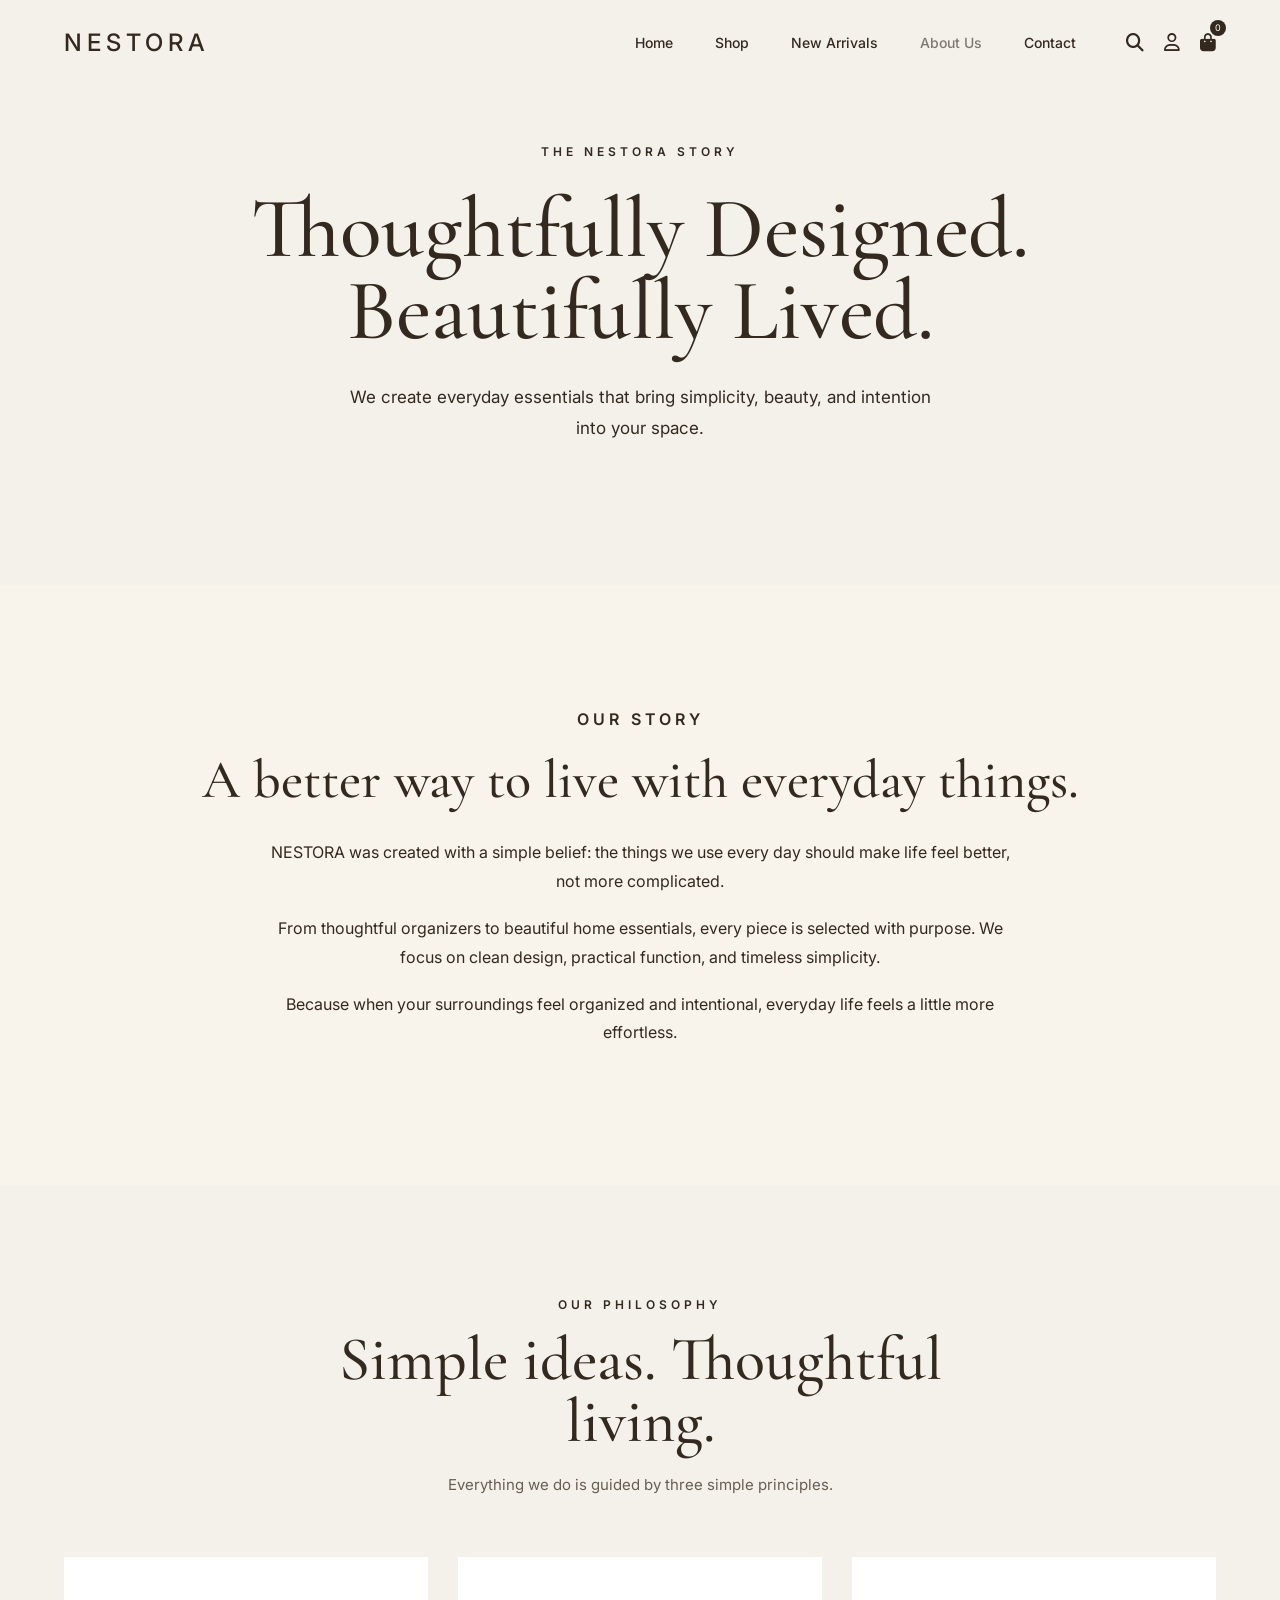
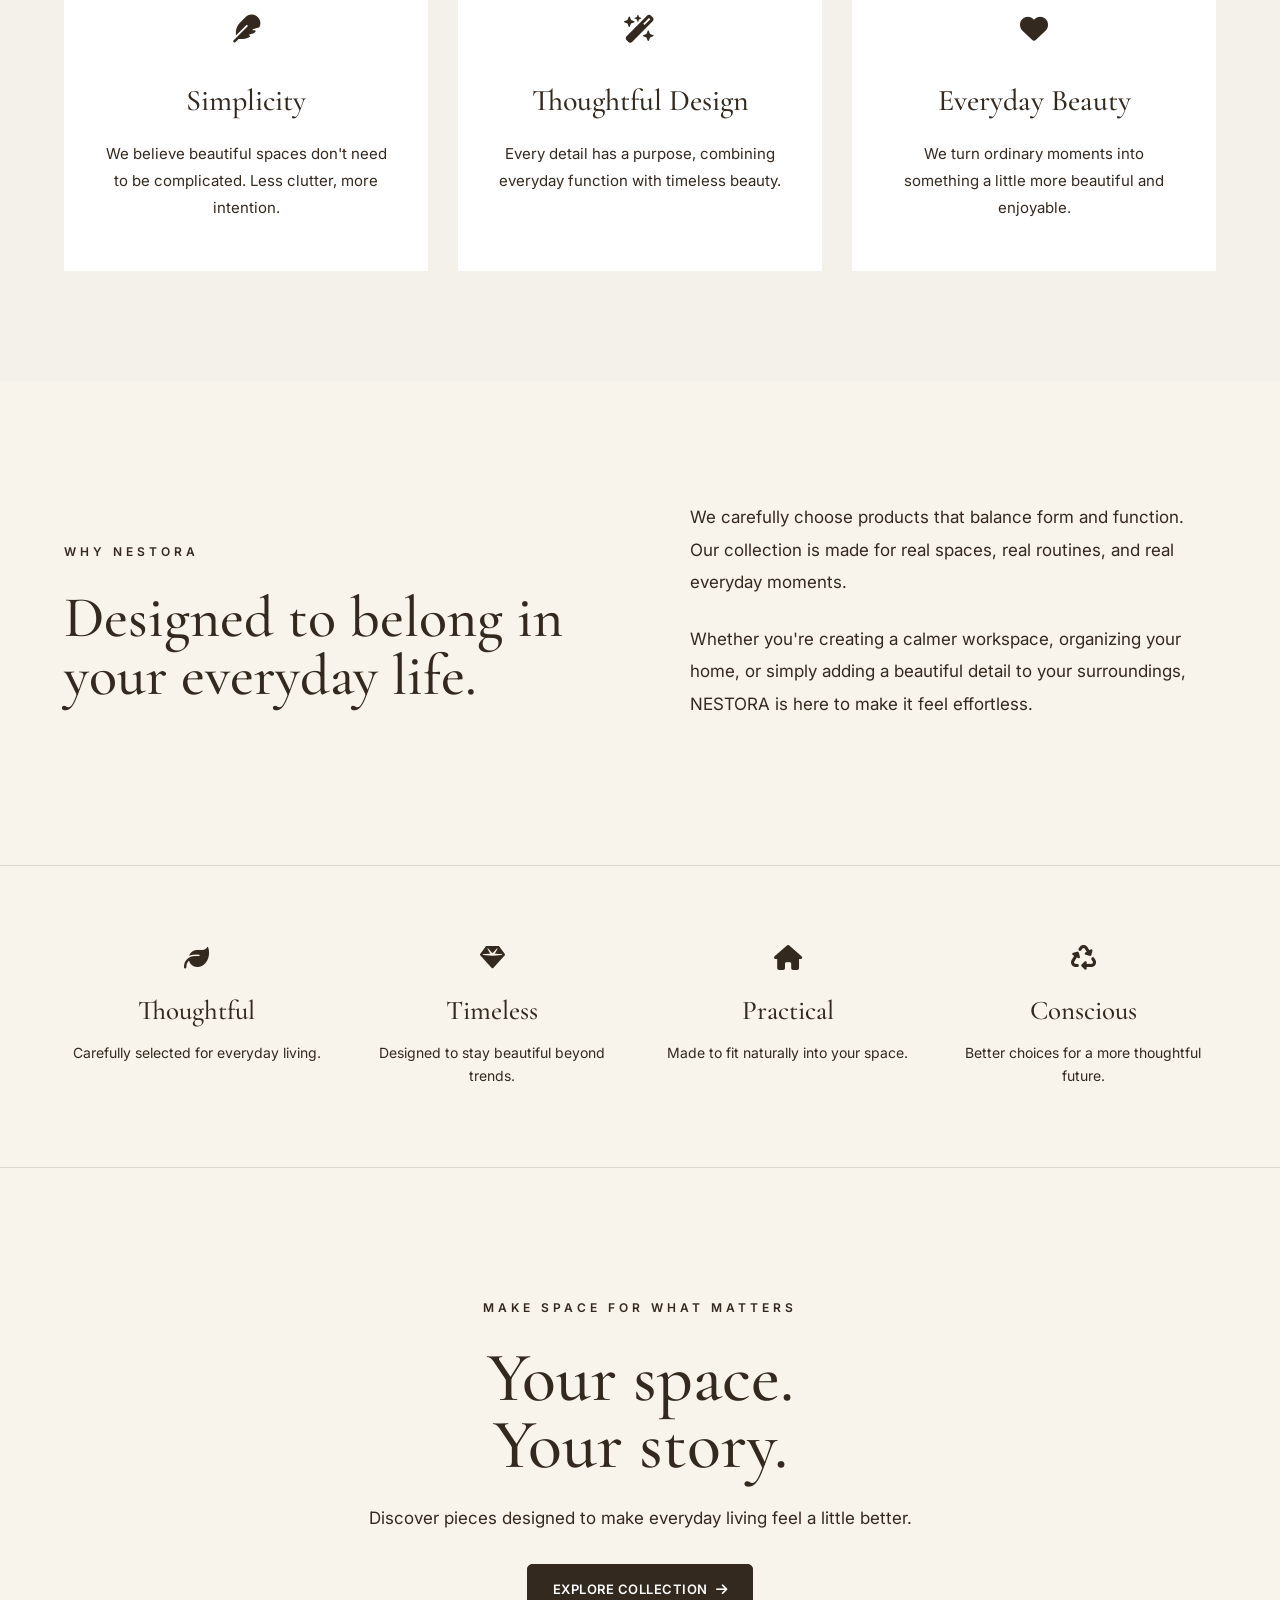
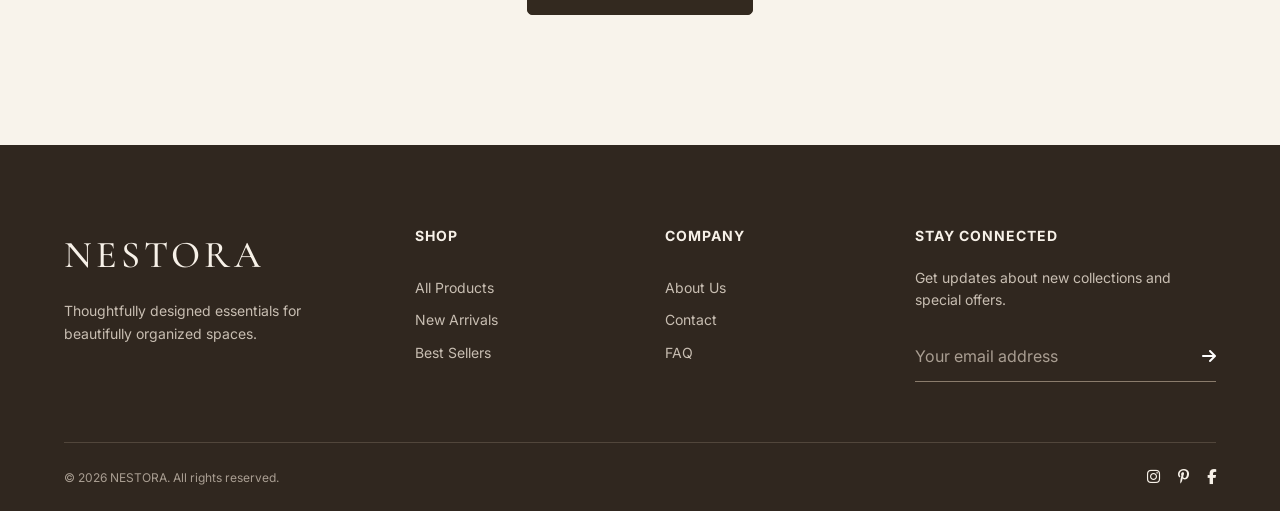
==== commit 05366b36: "Nestora Website" ====
--- a/about.html
+++ b/about.html
@@ -1,487 +1,186 @@
 <!DOCTYPE html>
 <html lang="en">
 <head>
-    <meta charset="UTF-8">
-    <meta name="viewport" content="width=device-width, initial-scale=1.0">
-
-    <title>About Us | NESTORA</title>
-
-    <link rel="stylesheet" href="css/style.css">
-    <link rel="stylesheet" href="css/responsive.css">
-    <link rel="stylesheet" href="css/about.css">
-
-    <!-- Google Fonts -->
-    <link rel="preconnect" href="https://fonts.googleapis.com">
-    <link rel="preconnect" href="https://fonts.gstatic.com" crossorigin>
-
-    <link href="https://fonts.googleapis.com/css2?family=Cormorant+Garamond:wght@400;500;600&family=Inter:wght@400;500;600&display=swap" rel="stylesheet">
-
-    <!-- Font Awesome -->
-    <link rel="stylesheet"
-          href="https://cdnjs.cloudflare.com/ajax/libs/font-awesome/6.7.2/css/all.min.css">
+<meta charset="UTF-8">
+<meta name="viewport" content="width=device-width, initial-scale=1.0">
+<title>About Us | NESTORA</title>
+<link rel="stylesheet" href="css/style.css">
+<link rel="stylesheet" href="css/responsive.css">
+<link rel="stylesheet" href="css/about.css">
+<link rel="preconnect" href="https://fonts.googleapis.com">
+<link rel="preconnect" href="https://fonts.gstatic.com" crossorigin>
+<link href="https://fonts.googleapis.com/css2?family=Cormorant+Garamond:wght@400;500;600&family=Inter:wght@400;500;600&display=swap" rel="stylesheet">
+<link rel="stylesheet" href="https://cdnjs.cloudflare.com/ajax/libs/font-awesome/6.7.2/css/all.min.css">
 </head>
-
 <body>
-
-    <!-- ================= HEADER ================= -->
-
-    <header class="header">
-
-        <div class="container navbar">
-
-            <a href="index.html" class="logo">
-                NESTORA
-            </a>
-
-            <nav class="nav-menu">
-
-                <a href="index.html">Home</a>
-
-                <a href="shop.html">Shop</a>
-
-                <a href="new-arrivals.html">New Arrivals</a>
-
-                <a href="about.html" class="active">About Us</a>
-
-                <a href="contact.html">Contact</a>
-
-            </nav>
-
-            <div class="nav-icons">
-
-                <button class="icon-btn" aria-label="Search">
-                    <i class="fa-solid fa-magnifying-glass"></i>
-                </button>
-
-               
-                <a href="login.html" class="icon-btn" aria-label="Account">
-                    <i class="fa-regular fa-user"></i>
-                </a>
-                <a href="cart.html"
-                   class="icon-btn cart-btn"
-                   aria-label="Shopping cart">
-
-                    <i class="fa-solid fa-bag-shopping"></i>
-
-                    <span class="cart-count">0</span>
-
-                </a>
-
-                <button class="menu-btn" aria-label="Open menu">
-                    <i class="fa-solid fa-bars"></i>
-                </button>
-
-            </div>
-
-        </div>
-
-    </header>
-
-
-    <!-- ================= ABOUT HERO ================= -->
-
-    <main>
-
-        <section class="about-hero">
-
-            <div class="container about-hero-content">
-
-                <p class="eyebrow">
-                    THE NESTORA STORY
-                </p>
-
-                <h1>
-                    Thoughtfully Designed.<br>
-                    Beautifully Lived.
-                </h1>
-
-                <p>
-                    We create everyday essentials that bring
-                    simplicity, beauty, and intention into your space.
-                </p>
-
-            </div>
-
-        </section>
-
-
-        <!-- ================= OUR STORY ================= -->
-
-        <section class="about-story">
-
-            <div class="container about-story-grid">
-
-               
-
-                
-
-                <div class="about-story-content">
-
-                    <p class="eyebrow">
-                        OUR STORY
-                    </p>
-
-                    <h2>
-                        A better way to live
-                        with everyday things.
-                    </h2>
-
-                    <p>
-                        NESTORA was created with a simple belief:
-                        the things we use every day should make
-                        life feel better, not more complicated.
-                    </p>
-
-                    <p>
-                        From thoughtful organizers to beautiful
-                        home essentials, every piece is selected
-                        with purpose. We focus on clean design,
-                        practical function, and timeless simplicity.
-                    </p>
-
-                    <p>
-                        Because when your surroundings feel
-                        organized and intentional, everyday life
-                        feels a little more effortless.
-                    </p>
-
-                </div>
-
-            </div>
-
-        </section>
-
-
-        <!-- ================= PHILOSOPHY ================= -->
-
-        <section class="philosophy">
-
-            <div class="container">
-
-                <div class="section-heading">
-
-                    <p class="eyebrow">
-                        OUR PHILOSOPHY
-                    </p>
-
-                    <h2>
-                        Simple ideas. Thoughtful living.
-                    </h2>
-
-                    <p>
-                        Everything we do is guided by three
-                        simple principles.
-                    </p>
-
-                </div>
-
-
-                <div class="philosophy-grid">
-
-                    <div class="philosophy-card">
-
-                        <div class="philosophy-icon">
-                            <i class="fa-solid fa-feather"></i>
-                        </div>
-
-                        <h3>
-                            Simplicity
-                        </h3>
-
-                        <p>
-                            We believe beautiful spaces don't
-                            need to be complicated. Less clutter,
-                            more intention.
-                        </p>
-
-                    </div>
-
-
-                    <div class="philosophy-card">
-
-                        <div class="philosophy-icon">
-                            <i class="fa-solid fa-wand-magic-sparkles"></i>
-                        </div>
-
-                        <h3>
-                            Thoughtful Design
-                        </h3>
-
-                        <p>
-                            Every detail has a purpose, combining
-                            everyday function with timeless beauty.
-                        </p>
-
-                    </div>
-
-
-                    <div class="philosophy-card">
-
-                        <div class="philosophy-icon">
-                            <i class="fa-solid fa-heart"></i>
-                        </div>
-
-                        <h3>
-                            Everyday Beauty
-                        </h3>
-
-                        <p>
-                            We turn ordinary moments into something
-                            a little more beautiful and enjoyable.
-                        </p>
-
-                    </div>
-
-                </div>
-
-            </div>
-
-        </section>
-
-
-        <!-- ================= WHY NESTORA ================= -->
-
-        <section class="why-nestora">
-
-            <div class="container why-content">
-
-                <div>
-
-                    <p class="eyebrow">
-                        WHY NESTORA
-                    </p>
-
-                    <h2>
-                        Designed to belong
-                        in your everyday life.
-                    </h2>
-
-                </div>
-
-
-                <div class="why-text">
-
-                    <p>
-                        We carefully choose products that balance
-                        form and function. Our collection is made
-                        for real spaces, real routines, and real
-                        everyday moments.
-                    </p>
-
-                    <p>
-                        Whether you're creating a calmer workspace,
-                        organizing your home, or simply adding a
-                        beautiful detail to your surroundings,
-                        NESTORA is here to make it feel effortless.
-                    </p>
-
-                </div>
-
-            </div>
-
-        </section>
-
-
-        <!-- ================= VALUES ================= -->
-
-        <section class="values">
-
-            <div class="container values-grid">
-
-                <div class="value">
-
-                    <i class="fa-solid fa-leaf"></i>
-
-                    <h3>
-                        Thoughtful
-                    </h3>
-
-                    <p>
-                        Carefully selected for everyday living.
-                    </p>
-
-                </div>
-
-
-                <div class="value">
-
-                    <i class="fa-solid fa-gem"></i>
-
-                    <h3>
-                        Timeless
-                    </h3>
-
-                    <p>
-                        Designed to stay beautiful beyond trends.
-                    </p>
-
-                </div>
-
-
-                <div class="value">
-
-                    <i class="fa-solid fa-house"></i>
-
-                    <h3>
-                        Practical
-                    </h3>
-
-                    <p>
-                        Made to fit naturally into your space.
-                    </p>
-
-                </div>
-
-
-                <div class="value">
-
-                    <i class="fa-solid fa-recycle"></i>
-
-                    <h3>
-                        Conscious
-                    </h3>
-
-                    <p>
-                        Better choices for a more thoughtful future.
-                    </p>
-
-                </div>
-
-            </div>
-
-        </section>
-
-
-        <!-- ================= CTA ================= -->
-
-        <section class="about-cta">
-
-            <div class="container about-cta-content">
-
-                <p class="eyebrow">
-                    MAKE SPACE FOR WHAT MATTERS
-                </p>
-
-                <h2>
-                    Your space.<br>
-                    Your story.
-                </h2>
-
-                <p>
-                    Discover pieces designed to make
-                    everyday living feel a little better.
-                </p>
-
-                <a href="shop.html" class="btn btn-primary">
-                    Explore Collection
-                    <i class="fa-solid fa-arrow-right"></i>
-                </a>
-
-            </div>
-
-        </section>
-
-    </main>
-
-
-    <!-- ================= FOOTER ================= -->
-
-    <footer class="footer">
-
-        <div class="container footer-grid">
-
-            <div class="footer-brand">
-
-                <h2>NESTORA</h2>
-
-                <p>
-                    Thoughtfully designed essentials
-                    for beautifully organized spaces.
-                </p>
-
-            </div>
-
-
-            <div class="footer-links">
-
-                <h3>Shop</h3>
-
-                <a href="shop.html">All Products</a>
-                <a href="new-arrivals.html">New Arrivals</a>
-                <a href="best sellers.html">Best Sellers</a>
-
-            </div>
-
-
-            <div class="footer-links">
-
-                <h3>Company</h3>
-
-                <a href="about.html">About Us</a>
-                <a href="contact.html">Contact</a>
-                <a href="FAQ.html">FAQ</a>
-
-            </div>
-
-
-            <div class="footer-newsletter">
-
-                <h3>Stay Connected</h3>
-
-                <p>
-                    Get updates about new collections
-                    and special offers.
-                </p>
-
-                <form>
-
-                    <input
-                        type="email"
-                        placeholder="Your email address"
-                        required
-                    >
-
-                    <button type="submit">
-                        <i class="fa-solid fa-arrow-right"></i>
-                    </button>
-
-                </form>
-
-            </div>
-
-        </div>
-
-
-        <div class="container footer-bottom">
-
-            <p>
-                © 2026 NESTORA. All rights reserved.
-            </p>
-
-            <div class="social-icons">
-
-                <a href="#" aria-label="Instagram">
-                    <i class="fa-brands fa-instagram"></i>
-                </a>
-
-                <a href="#" aria-label="Pinterest">
-                    <i class="fa-brands fa-pinterest-p"></i>
-                </a>
-
-                <a href="#" aria-label="Facebook">
-                    <i class="fa-brands fa-facebook-f"></i>
-                </a>
-
-            </div>
-
-        </div>
-
-    </footer>
-
-
-    <!-- JavaScript -->
-    <script src="js/script.js"></script>
- <script src="js/cart.js"></script>
-
+<header class="header">
+<div class="container navbar">
+<a href="index.html" class="logo">NESTORA</a>
+<nav class="nav-menu">
+<a href="index.html">Home</a>
+<a href="shop.html">Shop</a>
+<a href="new-arrivals.html">New Arrivals</a>
+<a href="about.html" class="active">About Us</a>
+<a href="contact.html">Contact</a>
+</nav>
+<div class="nav-icons">
+<button class="icon-btn" aria-label="Search">
+<i class="fa-solid fa-magnifying-glass"></i>
+</button>
+<a href="login.html" class="icon-btn" aria-label="Account">
+<i class="fa-regular fa-user"></i>
+</a>
+<a href="cart.html" class="icon-btn cart-btn" aria-label="Shopping cart">
+<i class="fa-solid fa-bag-shopping"></i>
+<span class="cart-count">0</span>
+</a>
+<button class="menu-btn" aria-label="Open menu">
+<i class="fa-solid fa-bars"></i>
+</button>
+</div>
+</div>
+</header>
+<main>
+<section class="about-hero">
+<div class="container about-hero-content">
+<p class="eyebrow">THE NESTORA STORY</p>
+<h1>Thoughtfully Designed.<br>Beautifully Lived.</h1>
+<p>We create everyday essentials that bring simplicity, beauty, and intention into your space.</p>
+</div>
+</section>
+<section class="about-story">
+<div class="container about-story-grid">
+<div class="about-story-content">
+<p class="eyebrow">OUR STORY</p>
+<h2>A better way to live with everyday things.</h2>
+<p>NESTORA was created with a simple belief: the things we use every day should make life feel better, not more complicated.</p>
+<p>From thoughtful organizers to beautiful home essentials, every piece is selected with purpose. We focus on clean design, practical function, and timeless simplicity.</p>
+<p>Because when your surroundings feel organized and intentional, everyday life feels a little more effortless.</p>
+</div>
+</div>
+</section>
+<section class="philosophy">
+<div class="container">
+<div class="section-heading">
+<p class="eyebrow">OUR PHILOSOPHY</p>
+<h2>Simple ideas. Thoughtful living.</h2>
+<p>Everything we do is guided by three simple principles.</p>
+</div>
+<div class="philosophy-grid">
+<div class="philosophy-card">
+<div class="philosophy-icon">
+<i class="fa-solid fa-feather"></i>
+</div>
+<h3>Simplicity</h3>
+<p>We believe beautiful spaces don't need to be complicated. Less clutter, more intention.</p>
+</div>
+<div class="philosophy-card">
+<div class="philosophy-icon">
+<i class="fa-solid fa-wand-magic-sparkles"></i>
+</div>
+<h3>Thoughtful Design</h3>
+<p>Every detail has a purpose, combining everyday function with timeless beauty.</p>
+</div>
+<div class="philosophy-card">
+<div class="philosophy-icon">
+<i class="fa-solid fa-heart"></i>
+</div>
+<h3>Everyday Beauty</h3>
+<p>We turn ordinary moments into something a little more beautiful and enjoyable.</p>
+</div>
+</div>
+</div>
+</section>
+<section class="why-nestora">
+<div class="container why-content">
+<div>
+<p class="eyebrow">WHY NESTORA</p>
+<h2>Designed to belong in your everyday life.</h2>
+</div>
+<div class="why-text">
+<p>We carefully choose products that balance form and function. Our collection is made for real spaces, real routines, and real everyday moments.</p>
+<p>Whether you're creating a calmer workspace, organizing your home, or simply adding a beautiful detail to your surroundings, NESTORA is here to make it feel effortless.</p>
+</div>
+</div>
+</section>
+<section class="values">
+<div class="container values-grid">
+<div class="value">
+<i class="fa-solid fa-leaf"></i>
+<h3>Thoughtful</h3>
+<p>Carefully selected for everyday living.</p>
+</div>
+<div class="value">
+<i class="fa-solid fa-gem"></i>
+<h3>Timeless</h3>
+<p>Designed to stay beautiful beyond trends.</p>
+</div>
+<div class="value">
+<i class="fa-solid fa-house"></i>
+<h3>Practical</h3>
+<p>Made to fit naturally into your space.</p>
+</div>
+<div class="value">
+<i class="fa-solid fa-recycle"></i>
+<h3>Conscious</h3>
+<p>Better choices for a more thoughtful future.</p>
+</div>
+</div>
+</section>
+<section class="about-cta">
+<div class="container about-cta-content">
+<p class="eyebrow">MAKE SPACE FOR WHAT MATTERS</p>
+<h2>Your space.<br>Your story.</h2>
+<p>Discover pieces designed to make everyday living feel a little better.</p>
+<a href="shop.html" class="btn btn-primary">Explore Collection <i class="fa-solid fa-arrow-right"></i></a>
+</div>
+</section>
+</main>
+<footer class="footer">
+<div class="container footer-grid">
+<div class="footer-brand">
+<h2>NESTORA</h2>
+<p>Thoughtfully designed essentials for beautifully organized spaces.</p>
+</div>
+<div class="footer-links">
+<h3>Shop</h3>
+<a href="shop.html">All Products</a>
+<a href="new-arrivals.html">New Arrivals</a>
+<a href="best sellers.html">Best Sellers</a>
+</div>
+<div class="footer-links">
+<h3>Company</h3>
+<a href="about.html">About Us</a>
+<a href="contact.html">Contact</a>
+<a href="FAQ.html">FAQ</a>
+</div>
+<div class="footer-newsletter">
+<h3>Stay Connected</h3>
+<p>Get updates about new collections and special offers.</p>
+<form>
+<input type="email" placeholder="Your email address" required>
+<button type="submit">
+<i class="fa-solid fa-arrow-right"></i>
+</button>
+</form>
+</div>
+</div>
+<div class="container footer-bottom">
+<p>© 2026 NESTORA. All rights reserved.</p>
+<div class="social-icons">
+<a href="#" aria-label="Instagram">
+<i class="fa-brands fa-instagram"></i>
+</a>
+<a href="#" aria-label="Pinterest">
+<i class="fa-brands fa-pinterest-p"></i>
+</a>
+<a href="#" aria-label="Facebook">
+<i class="fa-brands fa-facebook-f"></i>
+</a>
+</div>
+</div>
+</footer>
+<script src="js/script.js"></script>
+<script src="js/cart.js"></script>
 </body>
 </html>
--- a/css/style.css
+++ b/css/style.css
@@ -1,2211 +1,320 @@
-/* =========================
-   RESET
-========================= */
-
-* {
-    margin: 0;
-    padding: 0;
-    box-sizing: border-box;
-}
-
-html {
-    scroll-behavior: smooth;
-}
-
-body {
-    font-family: "Inter", sans-serif;
-    color: #33291f;
-    background: #f8f3eb;
-    line-height: 1.6;
-}
-
-img {
-    width: 100%;
-    display: block;
-}
-
-a {
-    color: inherit;
-    text-decoration: none;
-}
-
-button,
-input {
-    font: inherit;
-}
-
-button {
-    cursor: pointer;
-}
-
-
-/* =========================
-   CONTAINER
-========================= */
-
-.container {
-    width: min(90%, 1280px);
-    margin: auto;
-}
-
-
-/* =========================
-   HEADER
-========================= */
-
-.header {
-    position: absolute;
-    top: 0;
-    left: 0;
-    width: 100%;
-    z-index: 10;
-    padding: 24px 0;
-}
-
-.navbar {
-    display: flex;
-    align-items: center;
-    justify-content: space-between;
-    gap: 30px;
-}
-
-.logo {
-    font-family: "Inter", sans-serif;
-    font-size: 24px;
-    font-weight: 500;
-    letter-spacing: 5px;
-    color: #33291f;
-    white-space: nowrap;
-}
-
-.nav-menu {
-    display: flex;
-    align-items: center;
-    justify-content: center;
-    gap: 42px;
-    margin-left: auto;
-}
-
-.nav-menu a {
-    font-size: 14px;
-    font-weight: 500;
-    transition: 0.3s ease;
-}
-
-.nav-menu a:hover,
-.nav-menu a.active {
-    opacity: 0.6;
-}
-
-.nav-icons {
-    display: flex;
-    align-items: center;
-    gap: 20px;
-    margin-left: 20px;
-}
-
-.icon-btn,
-.menu-btn {
-    border: none;
-    background: transparent;
-    color: #33291f;
-    font-size: 18px;
-    position: relative;
-}
-
-.cart-count {
-    position: absolute;
-    top: -9px;
-    right: -10px;
-    width: 16px;
-    height: 16px;
-    border-radius: 50%;
-    background: #33291f;
-    color: white;
-    font-size: 9px;
-    display: flex;
-    align-items: center;
-    justify-content: center;
-}
-
-.menu-btn {
-    display: none;
-}
-
-
-/* =========================
-   HERO
-========================= */
-
-.hero {
-    min-height: 760px;
-    height: 100vh;
-    position: relative;
-    background-image: url("../images/hero.png");
-    background-size: cover;
-    background-position: center;
-}
-
-.hero-overlay {
-    min-height: 100%;
-    background: linear-gradient(
-        90deg,
-        rgba(248, 239, 226, 0.72) 0%,
-        rgba(248, 239, 226, 0.38) 38%,
-        rgba(248, 239, 226, 0.05) 72%
-    );
-}
-
-.hero-content {
-    min-height: 760px;
-    height: 100vh;
-    display: flex;
-    align-items: center;
-}
-
-.hero-text {
-    max-width: 510px;
-    padding-top: 70px;
-}
-
-.eyebrow {
-    font-size: 12px;
-    font-weight: 600;
-    letter-spacing: 4px;
-    text-transform: uppercase;
-    margin-bottom: 28px;
-}
-
-.hero-text h1 {
-    font-family: "Cormorant Garamond", serif;
-    font-size: clamp(58px, 6vw, 88px);
-    font-weight: 500;
-    line-height: 0.88;
-    letter-spacing: -2px;
-    margin-bottom: 32px;
-}
-
-.hero-description {
-    max-width: 390px;
-    font-size: 16px;
-    line-height: 1.8;
-    margin-bottom: 32px;
-}
-
-.hero-buttons {
-    display: flex;
-    gap: 18px;
-    flex-wrap: wrap;
-}
-
-
-/* =========================
-   BUTTONS
-========================= */
-
-.btn {
-    display: inline-flex;
-    align-items: center;
-    justify-content: center;
-    min-width: 155px;
-    padding: 14px 25px;
-    border-radius: 5px;
-    font-size: 13px;
-    font-weight: 600;
-    text-transform: uppercase;
-    letter-spacing: 0.5px;
-    transition: 0.3s ease;
-}
-
-.btn-primary {
-    background: #33291f;
-    color: #fff;
-    border: 1px solid #33291f;
-}
-
-.btn-primary:hover {
-    background: #554638;
-}
-
-.btn-secondary {
-    background: transparent;
-    color: #33291f;
-    border: 1px solid #33291f;
-}
-
-.btn-secondary:hover {
-    background: #33291f;
-    color: white;
-}
-
-
-/* =========================
-   FEATURES
-========================= */
-
-.features {
-    position: relative;
-    padding: 70px 0;
-    z-index: 5;
-}
-.features-grid {
-    display: flex;
-    align-items: center;
-    gap: 70px;
-}
-
-.feature {
-    display: flex;
-    align-items: center;
-    gap: 16px;
-}
-
-.feature-icon {
-    width: 58px;
-    height: 58px;
-    border: 1px solid #5b4c3d;
-    border-radius: 50%;
-    display: flex;
-    align-items: center;
-    justify-content: center;
-    font-size: 20px;
-}
-
-.feature h3 {
-    font-size: 13px;
-    text-transform: uppercase;
-    letter-spacing: 1px;
-    font-weight: 600;
-}
-
-.feature p {
-    font-size: 13px;
-    text-transform: uppercase;
-    letter-spacing: 1px;
-}
-
-
-/* =========================
-   FEATURED PRODUCTS
-========================= */
-
-.featured-products {
-    padding: 110px 0;
-    background: #faf7f1;
-}
-
-.section-heading {
-    max-width: 650px;
-    margin: 0 auto 60px;
-    text-align: center;
-}
-
-.section-heading .eyebrow {
-    margin-bottom: 15px;
-}
-
-.section-heading h2 {
-    font-family: "Cormorant Garamond", serif;
-    font-size: clamp(42px, 5vw, 62px);
-    font-weight: 500;
-    line-height: 1;
-    margin-bottom: 20px;
-}
-
-.section-heading > p:last-child {
-    font-size: 15px;
-    color: #685d51;
-}
-
-.products-grid {
-    display: grid;
-    grid-template-columns: repeat(4, 1fr);
-    gap: 25px;
-}
-
-.product-card {
-    background: #fff;
-    overflow: hidden;
-    transition: 0.3s ease;
-}
-
-.product-card:hover {
-    transform: translateY(-6px);
-}
-
-.product-image {
-    position: relative;
-    overflow: hidden;
-    aspect-ratio: 1 / 1;
-    background: #eee7dc;
-}
-
-.product-image img {
-    width: 100%;
-    height: 100%;
-    object-fit: cover;
-    transition: transform 0.5s ease;
-}
-
-.product-card:hover .product-image img {
-    transform: scale(1.05);
-}
-
-.add-cart {
-    position: absolute;
-    right: 15px;
-    bottom: 15px;
-    width: 42px;
-    height: 42px;
-    border: none;
-    border-radius: 50%;
-    background: #33291f;
-    color: white;
-    opacity: 0;
-    transform: translateY(10px);
-    transition: 0.3s ease;
-}
-
-.product-card:hover .add-cart {
-    opacity: 1;
-    transform: translateY(0);
-}
-
-.product-info {
-    padding: 20px 5px;
-}
-
-.product-info h3 {
-    font-family: "Cormorant Garamond", serif;
-    font-size: 24px;
-    font-weight: 600;
-    margin-bottom: 7px;
-}
-
-.product-info p {
-    font-size: 13px;
-    color: #71665a;
-    margin-bottom: 12px;
-}
-
-.price {
-    font-size: 14px;
-    font-weight: 600;
-}
-
-.view-all {
-    text-align: center;
-    margin-top: 55px;
-}
-
-
-/* =========================
-   BRAND SECTION
-========================= */
-
-.brand-section {
-    padding: 140px 0;
-    background: #e9dfd0;
-    text-align: center;
-}
-
-.brand-content {
-    max-width: 700px;
-}
-
-.brand-section h2 {
-    font-family: "Cormorant Garamond", serif;
-    font-size: clamp(50px, 6vw, 80px);
-    font-weight: 500;
-    line-height: 0.95;
-    margin-bottom: 25px;
-}
-
-.brand-section p:not(.eyebrow) {
-    max-width: 500px;
-    margin: 0 auto 30px;
-    color: #66594b;
-}
-
-.text-link {
-    display: inline-flex;
-    align-items: center;
-    gap: 10px;
-    font-size: 13px;
-    font-weight: 600;
-    text-transform: uppercase;
-    letter-spacing: 1px;
-}
-
-
-/* =========================
-   FOOTER
-========================= */
-
-.footer {
-    background: #30271f;
-    color: #f7f1e8;
-    padding-top: 80px;
-}
-
-.footer-grid {
-    display: grid;
-    grid-template-columns: 1.5fr 1fr 1fr 1.5fr;
-    gap: 50px;
-    padding-bottom: 60px;
-}
-
-.footer-brand h2 {
-    font-family: "Cormorant Garamond", serif;
-    font-size: 38px;
-    font-weight: 500;
-    letter-spacing: 4px;
-    margin-bottom: 15px;
-}
-
-.footer-brand p {
-    max-width: 280px;
-    color: #c8beb2;
-    font-size: 14px;
-}
-
-.footer h3 {
-    font-size: 14px;
-    text-transform: uppercase;
-    letter-spacing: 1px;
-    margin-bottom: 20px;
-}
-
-.footer-links {
-    display: flex;
-    flex-direction: column;
-    gap: 10px;
-}
-
-.footer-links a {
-    color: #c8beb2;
-    font-size: 14px;
-    transition: 0.3s ease;
-}
-
-.footer-links a:hover {
-    color: white;
-}
-
-.footer-newsletter p {
-    color: #c8beb2;
-    font-size: 14px;
-    margin-bottom: 20px;
-}
-
-.footer-newsletter form {
-    display: flex;
-    border-bottom: 1px solid #8a7c6c;
-}
-
-.footer-newsletter input {
-    flex: 1;
-    padding: 12px 0;
-    border: none;
-    outline: none;
-    background: transparent;
-    color: white;
-}
-
-.footer-newsletter input::placeholder {
-    color: #a99e92;
-}
-
-.footer-newsletter button {
-    border: none;
-    background: transparent;
-    color: white;
-}
-
-.footer-bottom {
-    padding: 22px 0;
-    border-top: 1px solid #51463b;
-    display: flex;
-    align-items: center;
-    justify-content: space-between;
-}
-
-.footer-bottom p {
-    color: #a99e92;
-    font-size: 12px;
-}
-
-.social-icons {
-    display: flex;
-    gap: 18px;
-}
-
-.social-icons a {
-    font-size: 15px;
-    transition: 0.3s ease;
-}
-
-.social-icons a:hover {
-    opacity: 0.6;
-}
-
-
-/* =========================
-   TABLET
-========================= */
-
-@media (max-width: 1000px) {
-
-    .nav-menu {
-        gap: 20px;
-    }
-
-    .products-grid {
-        grid-template-columns: repeat(2, 1fr);
-    }
-
-    .features-grid {
-        gap: 35px;
-    }
-
-    .footer-grid {
-        grid-template-columns: repeat(2, 1fr);
-    }
-}
-
-
-/* =========================
-   MOBILE
-========================= */
-
-@media (max-width: 768px) {
-
-    .header {
-        padding: 18px 0;
-    }
-
-    .logo {
-        width: 125px;
-    }
-
-    .nav-menu {
-        display: none;
-    }
-
-    .nav-icons {
-        margin-left: auto;
-    }
-
-    .menu-btn {
-        display: block;
-    }
-
-    .hero {
-        min-height: 700px;
-        height: auto;
-        background-position: 62% center;
-    }
-
-    .hero-overlay {
-        background: linear-gradient(
-            90deg,
-            rgba(248, 239, 226, 0.96) 0%,
-            rgba(248, 239, 226, 0.78) 65%,
-            rgba(248, 239, 226, 0.2) 100%
-        );
-    }
-
-    .hero-content {
-        min-height: 700px;
-        height: auto;
-        padding: 120px 0 100px;
-    }
-
-    .hero-text {
-        max-width: 100%;
-        padding-top: 0;
-    }
-
-    .hero-text h1 {
-        font-size: clamp(52px, 15vw, 75px);
-    }
-
-    .features {
-        margin-top: 0;
-        padding: 50px 0;
-        background: #f8f3eb;
-    }
-
-    .features-grid {
-        flex-direction: column;
-        align-items: flex-start;
-        gap: 25px;
-    }
-
-    .featured-products {
-        padding: 80px 0;
-    }
-
-    .products-grid {
-        grid-template-columns: 1fr 1fr;
-        gap: 15px;
-    }
-
-    .product-info {
-        padding: 15px 3px;
-    }
-
-    .product-info h3 {
-        font-size: 21px;
-    }
-
-    .product-info p {
-        font-size: 12px;
-    }
-
-    .add-cart {
-        opacity: 1;
-        transform: none;
-        width: 38px;
-        height: 38px;
-    }
-
-    .brand-section {
-        padding: 100px 0;
-    }
-
-    .footer-grid {
-        grid-template-columns: 1fr;
-        gap: 40px;
-    }
-}
-
-
-/* =========================
-   SMALL MOBILE
-========================= */
-
-@media (max-width: 480px) {
-
-    .container {
-        width: 88%;
-    }
-
-    .nav-icons {
-        gap: 13px;
-    }
-
-    .icon-btn {
-        font-size: 16px;
-    }
-
-    .hero-buttons {
-        flex-direction: column;
-        align-items: flex-start;
-    }
-
-    .btn {
-        width: 100%;
-    }
-
-    .products-grid {
-        grid-template-columns: 1fr;
-    }
-
-    .section-heading h2 {
-        font-size: 45px;
-    }
-
-    .footer-bottom {
-        flex-direction: column;
-        gap: 15px;
-        text-align: center;
-    }
-}
-.product-quantity {
-    display: flex;
-    align-items: center;
-    gap: 0;
-    margin-top: 25px;
-    width: 130px;
-    height: 45px;
-    border: 1px solid #ddd;
-}
-
-.quantity-decrease,
-.quantity-increase {
-    width: 42px;
-    height: 100%;
-    border: none;
-    background: transparent;
-    font-size: 20px;
-    cursor: pointer;
-}
-
-.quantity-number {
-    width: 45px;
-    text-align: center;
-    font-size: 15px;
-}
-
-.quantity-decrease:hover,
-.quantity-increase:hover {
-    background: #f3f1ed;
-}
-/* =========================
-   PRODUCT PAGE
-========================= */
-
-.product-page {
-    padding: 90px 0;
-}
-
-.product-details {
-    display: grid;
-    grid-template-columns: 1fr 1fr;
-    gap: 70px;
-    align-items: center;
-}
-
-.product-detail-image {
-    width: 100%;
-    overflow: hidden;
-    background: #f5f2ed;
-}
-
-.product-detail-image img {
-    width: 100%;
-    height: 600px;
-    object-fit: cover;
-    display: block;
-}
-
-.product-detail-info {
-    max-width: 520px;
-}
-
-.product-detail-info .eyebrow {
-    font-size: 13px;
-    letter-spacing: 2px;
-    margin-bottom: 15px;
-}
-
-.product-detail-info h1 {
-    font-family: "Cormorant Garamond", serif;
-    font-size: 56px;
-    font-weight: 500;
-    line-height: 1.1;
-    margin-bottom: 20px;
-}
-
-.product-detail-price {
-    display: block;
-    font-size: 20px;
-    font-weight: 600;
-    margin-bottom: 25px;
-}
-
-.product-detail-description {
-    font-size: 15px;
-    line-height: 1.8;
-    margin-bottom: 25px;
-}
-
-.product-detail-line {
-    width: 100%;
-    height: 1px;
-    background: #ddd;
-    margin-bottom: 25px;
-}
-
-.product-detail-feature {
-    display: flex;
-    align-items: center;
-    gap: 12px;
-    margin-bottom: 15px;
-    font-size: 14px;
-}
-
-.product-detail-feature i {
-    font-size: 12px;
-}
-/* =========================
-   ADD TO CART BUTTONS
-========================= */
-
-.add-cart,
-.product-add-cart {
-    display: flex;
-    align-items: center;
-    justify-content: center;
-    gap: 10px;
-}
-
-.shop-product-image {
-    position: relative;
-}
-
-.shop-product-image .add-cart {
-    position: absolute;
-    right: 15px;
-    bottom: 15px;
-
-    width: 42px;
-    height: 42px;
-
-    border: none;
-    border-radius: 50%;
-
-    background: #ffffff;
-    color: #222222;
-
-    font-size: 15px;
-    cursor: pointer;
-
-    box-shadow: 0 3px 12px rgba(0, 0, 0, 0.12);
-
-    transition: 0.3s ease;
-}
-
-.shop-product-image .add-cart:hover {
-    background: #222222;
-    color: #ffffff;
-    transform: translateY(-2px);
-}
-
-.product-add-cart {
-    width: 100%;
-    padding: 16px 25px;
-
-    border: none;
-    background: #222222;
-    color: #ffffff;
-
-    font-family: "Inter", sans-serif;
-    font-size: 14px;
-
-    cursor: pointer;
-    transition: 0.3s ease;
-}
-
-.product-add-cart i {
-    font-size: 15px;
-}
-
-.product-add-cart:hover {
-    background: #444444;
-}
-/* =========================
-   ADD TO CART ICON
-========================= */
-
-.add-cart {
-    display: flex;
-    align-items: center;
-    justify-content: center;
-    border: none;
-    cursor: pointer;
-}
-
-.shop-product-image .add-cart {
-    position: absolute;
-    right: 15px;
-    bottom: 15px;
-
-    width: 44px;
-    height: 44px;
-
-    padding: 0;
-    border-radius: 50%;
-
-    background: #fff;
-    color: #222;
-
-    z-index: 10;
-    box-shadow: 0 3px 10px rgba(0,0,0,0.12);
-}
-
-.shop-product-image .add-cart i {
-    font-size: 15px;
-}
-
-.shop-product-image .add-cart:hover {
-    background: #222;
-    color: #fff;
-}
-
-.product-add-cart {
-    width: 100%;
-    height: 52px;
-    gap: 10px;
-
-    background: #222;
-    color: #fff;
-
-    font-size: 14px;
-}
-
-.product-add-cart i {
-    font-size: 15px;
-}
-/* =========================
-   ABOUT HERO
-========================= */
-
-.about-hero {
-    min-height: 65vh;
-    display: flex;
-    align-items: center;
-    text-align: center;
-    background: #f4f1eb;
-}
-
-.about-hero-content {
-    max-width: 850px;
-    margin: auto;
-    padding: 100px 20px;
-}
-
-.about-hero h1 {
-    font-family: "Cormorant Garamond", serif;
-    font-size: clamp(48px, 7vw, 86px);
-    font-weight: 500;
-    line-height: 0.95;
-    margin: 20px 0 30px;
-}
-
-.about-hero-content > p:last-child {
-    max-width: 600px;
-    margin: auto;
-    font-size: 17px;
-    line-height: 1.8;
-}
-
-
-/* =========================
-/* =========================
-   OUR STORY
-========================= */
-
-.about-story {
-    padding: 120px 0;
-    text-align: center;
-}
-
-.about-story-grid {
-    display: block;
-}
-
-.about-story-image {
-    display: none;
-}
-
-.about-story-content {
-    max-width: 900px;
-    margin: 0 auto;
-    text-align: center;
-}
-
-.about-story-content h2 {
-    font-family: "Cormorant Garamond", serif;
-    font-size: 54px;
-    font-weight: 500;
-    line-height: 1.05;
-    margin: 18px auto 30px;
-}
-
-.about-story-content p {
-    font-size: 16px;
-    line-height: 1.8;
-    margin: 0 auto 18px;
-    max-width: 750px;
-}
-
-/* =========================
-   PHILOSOPHY
-========================= */
-
-.philosophy {
-    padding: 110px 0;
-    background: #f4f1eb;
-}
-
-.section-heading {
-    text-align: center;
-    max-width: 700px;
-    margin: 0 auto 65px;
-}
-
-.section-heading h2 {
-    font-family: "Cormorant Garamond", serif;
-    font-size: 54px;
-    font-weight: 500;
-    margin: 15px 0;
-}
-
-.section-heading > p:last-child {
-    line-height: 1.7;
-}
-
-.philosophy-grid {
-    display: grid;
-    grid-template-columns: repeat(3, 1fr);
-    gap: 30px;
-}
-
-.philosophy-card {
-    text-align: center;
-    background: #fff;
-    padding: 50px 35px;
-}
-
-.philosophy-icon {
-    font-size: 28px;
-    margin-bottom: 25px;
-}
-
-.philosophy-card h3 {
-    font-family: "Cormorant Garamond", serif;
-    font-size: 30px;
-    font-weight: 500;
-    margin-bottom: 15px;
-}
-
-.philosophy-card p {
-    font-size: 15px;
-    line-height: 1.8;
-}
-
-
-/* =========================
-   WHY NESTORA
-========================= */
-
-.why-nestora {
-    padding: 120px 0;
-}
-
-.why-content {
-    display: grid;
-    grid-template-columns: 1fr 1fr;
-    gap: 100px;
-    align-items: center;
-}
-
-.why-content h2 {
-    font-family: "Cormorant Garamond", serif;
-    font-size: 58px;
-    line-height: 1;
-    font-weight: 500;
-    margin-top: 20px;
-}
-
-.why-text p {
-    font-size: 17px;
-    line-height: 1.9;
-    margin-bottom: 25px;
-}
-
-
-/* =========================
-   VALUES
-========================= */
-
-.values {
-    padding: 80px 0;
-    border-top: 1px solid #ddd8cf;
-    border-bottom: 1px solid #ddd8cf;
-}
-
-.values-grid {
-    display: grid;
-    grid-template-columns: repeat(4, 1fr);
-    gap: 30px;
-    text-align: center;
-}
-
-.value i {
-    font-size: 25px;
-    margin-bottom: 18px;
-}
-
-.value h3 {
-    font-family: "Cormorant Garamond", serif;
-    font-size: 27px;
-    font-weight: 500;
-    margin-bottom: 10px;
-}
-
-.value p {
-    font-size: 14px;
-    line-height: 1.6;
-}
-
-
-/* =========================
-   CTA
-========================= */
-
-.about-cta {
-    padding: 130px 20px;
-    text-align: center;
-}
-
-.about-cta-content {
-    max-width: 750px;
-    margin: auto;
-}
-
-.about-cta h2 {
-    font-family: "Cormorant Garamond", serif;
-    font-size: 70px;
-    line-height: 0.95;
-    font-weight: 500;
-    margin: 20px 0 25px;
-}
-
-.about-cta p:not(.eyebrow) {
-    font-size: 17px;
-    line-height: 1.8;
-    margin-bottom: 30px;
-}
-
-.about-cta .btn i {
-    margin-left: 8px;
-}
-
-
-/* =========================
-   RESPONSIVE
-========================= */
-
-@media (max-width: 900px) {
-
-    .about-story-grid,
-    .why-content {
-        grid-template-columns: 1fr;
-        gap: 50px;
-    }
-
-    .about-story-image {
-        height: 500px;
-    }
-
-    .philosophy-grid {
-        grid-template-columns: 1fr;
-    }
-
-    .values-grid {
-        grid-template-columns: repeat(2, 1fr);
-        gap: 50px 20px;
-    }
-
-    .about-story-content h2,
-    .why-content h2 {
-        font-size: 48px;
-    }
-
-}
-
-
-@media (max-width: 600px) {
-
-    .about-hero-content {
-        padding: 80px 20px;
-    }
-
-    .about-hero h1 {
-        font-size: 48px;
-    }
-
-    .about-story {
-        padding: 80px 0;
-    }
-
-    
-
-    .about-story-content h2,
-    .why-content h2,
-    .section-heading h2 {
-        font-size: 42px;
-    }
-
-    .philosophy {
-        padding: 80px 0;
-    }
-
-    .why-nestora {
-        padding: 80px 0;
-    }
-
-    .values {
-        padding: 60px 0;
-    }
-
-    .values-grid {
-        grid-template-columns: 1fr 1fr;
-    }
-
-    .about-cta {
-        padding: 90px 20px;
-    }
-
-    .about-cta h2 {
-        font-size: 52px;
-    }
-
-}
-/* ========================================
-   NEW ARRIVALS PAGE
-======================================== */
-
-
-/* =========================
-   HERO
-========================= */
-
-.shop-hero {
-    min-height: 420px;
-    display: flex;
-    align-items: center;
-    background: #f3f0eb;
-}
-
-.shop-hero-content {
-    text-align: center;
-    max-width: 750px;
-    margin: 0 auto;
-}
-
-.shop-hero-content .eyebrow {
-    margin-bottom: 18px;
-}
-
-.shop-hero-content h1 {
-    font-family: "Cormorant Garamond", serif;
-    font-size: 72px;
-    font-weight: 500;
-    line-height: 1;
-    margin-bottom: 22px;
-}
-
-.shop-hero-content p:last-child {
-    max-width: 580px;
-    margin: 0 auto;
-    font-size: 16px;
-    line-height: 1.8;
-}
-
-
-/* =========================
-   PRODUCTS SECTION
-========================= */
-
-.shop-products {
-    padding: 100px 0;
-    background: #ffffff;
-}
-
-.shop-products .section-heading {
-    text-align: center;
-    max-width: 700px;
-    margin: 0 auto 55px;
-}
-
-.shop-products .section-heading h2 {
-    font-family: "Cormorant Garamond", serif;
-    font-size: 48px;
-    font-weight: 500;
-    margin: 12px 0 16px;
-}
-
-.shop-products .section-heading p:last-child {
-    line-height: 1.7;
-}
-
-
-/* =========================
-   PRODUCT GRID
-========================= */
-
-.shop-products-grid {
-    display: grid;
-    grid-template-columns: repeat(4, 1fr);
-    gap: 28px;
-}
-
-
-/* =========================
-   PRODUCT CARD
-========================= */
-
-.shop-product-card {
-    background: #faf9f7;
-    transition: transform 0.3s ease;
-}
-
-.shop-product-card:hover {
-    transform: translateY(-6px);
-}
-
-
-/* =========================
-   PRODUCT IMAGE
-========================= */
-
-.shop-product-image {
-    position: relative;
-    overflow: hidden;
-    aspect-ratio: 1 / 1;
-}
-
-.shop-product-image img {
-    width: 100%;
-    height: 100%;
-    object-fit: cover;
-    display: block;
-    transition: transform 0.5s ease;
-}
-
-.shop-product-card:hover .shop-product-image img {
-    transform: scale(1.04);
-}
-
-
-/* =========================
-   ADD TO CART
-========================= */
-
-.shop-product-image .add-cart {
-    position: absolute;
-    right: 18px;
-    bottom: 18px;
-
-    width: 44px;
-    height: 44px;
-
-    border: none;
-    border-radius: 50%;
-
-    background: #ffffff;
-    color: #2f4035;
-
-    display: flex;
-    align-items: center;
-    justify-content: center;
-
-    cursor: pointer;
-
-    box-shadow: 0 5px 18px rgba(0, 0, 0, 0.12);
-
-    transition:
-        background 0.3s ease,
-        color 0.3s ease,
-        transform 0.3s ease;
-}
-
-.shop-product-image .add-cart:hover {
-    background: #2f4035;
-    color: #ffffff;
-    transform: scale(1.08);
-}
-
-
-/* =========================
-   PRODUCT INFO
-========================= */
-
-.shop-product-info {
-    padding: 24px 22px 28px;
-}
-
-.shop-product-info h3 {
-    font-family: "Cormorant Garamond", serif;
-    font-size: 25px;
-    font-weight: 600;
-    margin-bottom: 9px;
-}
-
-.shop-product-info p {
-    font-size: 14px;
-    line-height: 1.6;
-    color: #777;
-    margin-bottom: 16px;
-}
-
-.shop-product-info .price {
-    font-size: 15px;
-    font-weight: 600;
-    color: #2f4035;
-}
-
-
-/* =========================
-   BRAND / CTA SECTION
-========================= */
-
-.brand-section {
-    padding: 110px 20px;
-    text-align: center;
-    background: #f3f0eb;
-}
-
-.brand-content {
-    max-width: 700px;
-    margin: 0 auto;
-}
-
-.brand-content h2 {
-    font-family: "Cormorant Garamond", serif;
-    font-size: 54px;
-    font-weight: 500;
-    line-height: 1.05;
-    margin: 15px 0 20px;
-}
-
-.brand-content p:not(.eyebrow) {
-    max-width: 560px;
-    margin: 0 auto 30px;
-    line-height: 1.8;
-}
-
-
-/* =========================
-   BUTTON
-========================= */
-
-.brand-content .btn {
-    display: inline-flex;
-    align-items: center;
-    justify-content: center;
-}
-
-
-/* =========================
-   RESPONSIVE
-========================= */
-
-@media (max-width: 1100px) {
-
-    .shop-products-grid {
-        grid-template-columns: repeat(3, 1fr);
-    }
-
-    .shop-hero-content h1 {
-        font-size: 62px;
-    }
-
-}
-
-
-@media (max-width: 800px) {
-
-    .shop-products {
-        padding: 75px 0;
-    }
-
-    .shop-products-grid {
-        grid-template-columns: repeat(2, 1fr);
-        gap: 20px;
-    }
-
-    .shop-hero {
-        min-height: 350px;
-    }
-
-    .shop-hero-content h1 {
-        font-size: 52px;
-    }
-
-    .shop-products .section-heading h2 {
-        font-size: 40px;
-    }
-
-    .brand-content h2 {
-        font-size: 45px;
-    }
-
-}
-
-
-@media (max-width: 550px) {
-
-    .shop-hero {
-        min-height: 320px;
-    }
-
-    .shop-hero-content h1 {
-        font-size: 45px;
-    }
-
-    .shop-hero-content p:last-child {
-        font-size: 14px;
-    }
-
-    .shop-products {
-        padding: 60px 0;
-    }
-
-    .shop-products-grid {
-        grid-template-columns: 1fr;
-        gap: 25px;
-    }
-
-    .shop-products .section-heading {
-        margin-bottom: 35px;
-    }
-
-    .shop-products .section-heading h2 {
-        font-size: 36px;
-    }
-
-    .brand-section {
-        padding: 75px 20px;
-    }
-
-    .brand-content h2 {
-        font-size: 38px;
-    }
-
-}
-/* =========================
-   LOGIN PAGE
-========================= */
-
-.login-section {
-    min-height: 75vh;
-    display: flex;
-    align-items: center;
-    justify-content: center;
-    padding: 80px 20px;
-    background: #f8f6f2;
-}
-
-.login-container {
-    width: 100%;
-    max-width: 500px;
-    background: #ffffff;
-    padding: 50px 45px;
-    border: 1px solid #e8e4dd;
-}
-
-.login-heading {
-    text-align: center;
-    margin-bottom: 35px;
-}
-
-.login-heading .eyebrow {
-    margin-bottom: 12px;
-}
-
-.login-heading h1 {
-    font-family: "Cormorant Garamond", serif;
-    font-size: 42px;
-    font-weight: 500;
-    line-height: 1.1;
-    margin-bottom: 15px;
-}
-
-.login-heading p:last-child {
-    color: #777;
-    font-size: 14px;
-    line-height: 1.7;
-}
-
-
-/* =========================
-   LOGIN FORM
-========================= */
-
-.login-form {
-    width: 100%;
-}
-
-.login-form .form-group {
-    margin-bottom: 22px;
-}
-
-.login-form label {
-    display: block;
-    margin-bottom: 8px;
-    font-size: 13px;
-    font-weight: 500;
-}
-
-.login-form input[type="email"],
-.login-form input[type="password"] {
-    width: 100%;
-    height: 50px;
-    padding: 0 15px;
-    border: 1px solid #dcd8d0;
-    background: #fff;
-    font-family: "Inter", sans-serif;
-    font-size: 14px;
-    outline: none;
-    transition: border-color 0.3s ease;
-}
-
-.login-form input:focus {
-    border-color: #555;
-}
-
-
-/* =========================
-   PASSWORD
-========================= */
-
-.password-wrapper {
-    position: relative;
-}
-
-.password-wrapper input {
-    padding-right: 50px !important;
-}
-
-.password-toggle {
-    position: absolute;
-    right: 15px;
-    top: 50%;
-    transform: translateY(-50%);
-    border: none;
-    background: transparent;
-    cursor: pointer;
-    color: #777;
-    font-size: 16px;
-}
-
-
-/* =========================
-   LOGIN OPTIONS
-========================= */
-
-.login-options {
-    display: flex;
-    align-items: center;
-    justify-content: space-between;
-    margin: 5px 0 25px;
-    font-size: 13px;
-}
-
-.remember-me {
-    display: flex !important;
-    align-items: center;
-    gap: 8px;
-    margin: 0 !important;
-    cursor: pointer;
-}
-
-.remember-me input {
-    width: 15px;
-    height: 15px;
-    cursor: pointer;
-}
-
-.login-options a {
-    color: #555;
-    text-decoration: none;
-}
-
-.login-options a:hover {
-    text-decoration: underline;
-}
-
-
-/* =========================
-   LOGIN MESSAGE
-========================= */
-
-.login-message {
-    min-height: 20px;
-    margin-bottom: 10px;
-    text-align: center;
-    font-size: 13px;
-}
-
-
-/* =========================
-   LOGIN BUTTON
-========================= */
-
-.login-button {
-    width: 100%;
-    border: none;
-    cursor: pointer;
-    justify-content: center;
-    display: flex;
-    align-items: center;
-    gap: 10px;
-}
-
-
-/* =========================
-   REGISTER
-========================= */
-
-.login-register {
-    text-align: center;
-    margin-top: 28px;
-    padding-top: 25px;
-    border-top: 1px solid #eee;
-}
-
-.login-register p {
-    display: inline;
-    color: #777;
-    font-size: 13px;
-}
-
-.login-register a {
-    margin-left: 5px;
-    color: #333;
-    font-size: 13px;
-    font-weight: 500;
-    text-decoration: none;
-}
-
-.login-register a:hover {
-    text-decoration: underline;
-}
-
-
-/* =========================
-   LOGIN RESPONSIVE
-========================= */
-
-@media (max-width: 600px) {
-
-    .login-section {
-        padding: 50px 15px;
-    }
-
-    .login-container {
-        padding: 35px 22px;
-    }
-
-    .login-heading h1 {
-        font-size: 34px;
-    }
-
-    .login-options {
-        font-size: 12px;
-    }
-
-}
-/* =========================
-   REGISTER PAGE
-========================= */
-
-.register-section {
-    min-height: 75vh;
-    display: flex;
-    align-items: center;
-    justify-content: center;
-    padding: 80px 20px;
-    background: #f8f6f2;
-}
-
-.register-container {
-    width: 100%;
-    max-width: 560px;
-    background: #ffffff;
-    padding: 50px 45px;
-    border: 1px solid #e8e4dd;
-}
-
-.register-heading {
-    text-align: center;
-    margin-bottom: 35px;
-}
-
-.register-heading .eyebrow {
-    margin-bottom: 12px;
-}
-
-.register-heading h1 {
-    font-family: "Cormorant Garamond", serif;
-    font-size: 42px;
-    font-weight: 500;
-    line-height: 1.1;
-    margin-bottom: 15px;
-}
-
-.register-heading p:last-child {
-    color: #777;
-    font-size: 14px;
-    line-height: 1.7;
-}
-
-
-/* =========================
-   REGISTER FORM
-========================= */
-
-.register-form {
-    width: 100%;
-}
-
-.register-form .form-row {
-    display: grid;
-    grid-template-columns: 1fr 1fr;
-    gap: 18px;
-}
-
-.register-form .form-group {
-    margin-bottom: 22px;
-}
-
-.register-form label {
-    display: block;
-    margin-bottom: 8px;
-    font-size: 13px;
-    font-weight: 500;
-}
-
-.register-form input[type="text"],
-.register-form input[type="email"],
-.register-form input[type="password"] {
-    width: 100%;
-    height: 50px;
-    padding: 0 15px;
-    border: 1px solid #dcd8d0;
-    background: #fff;
-    font-family: "Inter", sans-serif;
-    font-size: 14px;
-    outline: none;
-    transition: border-color 0.3s ease;
-}
-
-.register-form input:focus {
-    border-color: #555;
-}
-
-
-/* =========================
-   PASSWORD
-========================= */
-
-.register-form .password-wrapper {
-    position: relative;
-}
-
-.register-form .password-wrapper input {
-    padding-right: 50px;
-}
-
-.register-form .password-toggle {
-    position: absolute;
-    right: 15px;
-    top: 50%;
-    transform: translateY(-50%);
-    border: none;
-    background: transparent;
-    cursor: pointer;
-    color: #777;
-    font-size: 16px;
-}
-
-
-/* =========================
-   TERMS
-========================= */
-
-.register-terms {
-    display: flex !important;
-    align-items: flex-start;
-    gap: 9px;
-    margin: 3px 0 20px;
-    cursor: pointer;
-    font-size: 13px;
-    font-weight: 400 !important;
-    line-height: 1.5;
-}
-
-.register-terms input {
-    width: 15px;
-    height: 15px;
-    margin-top: 2px;
-    flex-shrink: 0;
-    cursor: pointer;
-}
-
-.register-terms a {
-    color: #333;
-    text-decoration: underline;
-}
-
-
-/* =========================
-   REGISTER MESSAGE
-========================= */
-
-.register-message {
-    min-height: 20px;
-    margin-bottom: 10px;
-    text-align: center;
-    font-size: 13px;
-}
-
-
-/* =========================
-   REGISTER BUTTON
-========================= */
-
-.register-button {
-    width: 100%;
-    border: none;
-    cursor: pointer;
-    justify-content: center;
-    display: flex;
-    align-items: center;
-    gap: 10px;
-}
-
-
-/* =========================
-   LOGIN LINK
-========================= */
-
-.register-login {
-    text-align: center;
-    margin-top: 28px;
-    padding-top: 25px;
-    border-top: 1px solid #eee;
-}
-
-.register-login p {
-    display: inline;
-    color: #777;
-    font-size: 13px;
-}
-
-.register-login a {
-    margin-left: 5px;
-    color: #333;
-    font-size: 13px;
-    font-weight: 500;
-    text-decoration: none;
-}
-
-.register-login a:hover {
-    text-decoration: underline;
-}
-
-
-/* =========================
-   REGISTER RESPONSIVE
-========================= */
-
-@media (max-width: 600px) {
-
-    .register-section {
-        padding: 50px 15px;
-    }
-
-    .register-container {
-        padding: 35px 22px;
-    }
-
-    .register-heading h1 {
-        font-size: 34px;
-    }
-
-    .register-form .form-row {
-        grid-template-columns: 1fr;
-        gap: 0;
-    }
-
-}
-/* =========================
-   PAYMENT PAGE
-========================= */
-
-.payment-section {
-    min-height: 80vh;
-    padding: 80px 20px;
-    background: #f8f7f3;
-}
-
-.payment-container {
-    width: 100%;
-    max-width: 620px;
-    margin: 0 auto;
-}
-
-.payment-heading {
-    text-align: center;
-    margin-bottom: 45px;
-}
-
-.payment-heading .eyebrow {
-    margin-bottom: 10px;
-}
-
-.payment-heading h1 {
-    font-family: "Cormorant Garamond", serif;
-    font-size: 52px;
-    font-weight: 500;
-    margin-bottom: 15px;
-}
-
-.payment-heading p:last-child {
-    color: #777;
-    line-height: 1.7;
-}
-
-
-/* PAYMENT FORM */
-
-.payment-form {
-    background: #ffffff;
-    padding: 40px;
-    border: 1px solid #e7e4dc;
-    border-radius: 4px;
-    box-shadow: 0 10px 35px rgba(0, 0, 0, 0.04);
-}
-
-
-/* CARD TYPE */
-
-.card-type {
-    margin-bottom: 30px;
-}
-
-.card-type > p {
-    font-weight: 500;
-    margin-bottom: 15px;
-}
-
-.card-option {
-    display: inline-flex;
-    align-items: center;
-    margin-right: 20px;
-    cursor: pointer;
-}
-
-.card-option input {
-    margin-right: 8px;
-    accent-color: #26382f;
-}
-
-.card-option span {
-    display: flex;
-    align-items: center;
-    gap: 8px;
-    color: #444;
-}
-
-
-/* FORM GROUP */
-
-.payment-form .form-group {
-    margin-bottom: 22px;
-}
-
-.payment-form label {
-    display: block;
-    margin-bottom: 8px;
-    font-size: 14px;
-    font-weight: 500;
-}
-
-.payment-form input {
-    width: 100%;
-    padding: 14px 15px;
-    border: 1px solid #dcd9d1;
-    border-radius: 3px;
-    background: #fff;
-    font-family: "Inter", sans-serif;
-    font-size: 14px;
-    outline: none;
-    transition: border-color 0.3s ease;
-    box-sizing: border-box;
-}
-
-.payment-form input:focus {
-    border-color: #26382f;
-}
-
-
-/* EXPIRY + CVV */
-
-.payment-row {
-    display: grid;
-    grid-template-columns: 1fr 1fr;
-    gap: 18px;
-}
-
-
-/* MESSAGE */
-
-.payment-message {
-    min-height: 20px;
-    margin-bottom: 15px;
-    text-align: center;
-    font-size: 14px;
-}
-
-
-/* PAYMENT BUTTON */
-
-.payment-button {
-    width: 100%;
-    border: none;
-    cursor: pointer;
-    display: flex;
-    justify-content: center;
-    align-items: center;
-    gap: 10px;
-}
-
-
-/* BACK LINK */
-
-.back-checkout {
-    display: flex;
-    justify-content: center;
-    align-items: center;
-    gap: 8px;
-    margin-top: 22px;
-    color: #555;
-    text-decoration: none;
-    font-size: 14px;
-    transition: color 0.3s ease;
-}
-
-.back-checkout:hover {
-    color: #26382f;
-}
-
-
-/* MOBILE */
-
-@media (max-width: 600px) {
-
-    .payment-section {
-        padding: 55px 15px;
-    }
-
-    .payment-heading h1 {
-        font-size: 42px;
-    }
-
-    .payment-form {
-        padding: 25px 20px;
-    }
-
-    .card-option {
-        display: flex;
-        margin-bottom: 12px;
-    }
-
-    .payment-row {
-        grid-template-columns: 1fr;
-        gap: 0;
-    }
-
-}
-
-
-
-
-
+*{margin:0;padding:0;box-sizing:border-box}
+html{scroll-behavior:smooth}
+body{font-family:"Inter",sans-serif;color:#33291f;background:#f8f3eb;line-height:1.6}
+img{width:100%;display:block}
+a{color:inherit;text-decoration:none}
+button,input{font:inherit}
+button{cursor:pointer}
+.container{width:min(90%,1280px);margin:auto}
+
+.header{position:absolute;top:0;left:0;width:100%;z-index:10;padding:24px 0}
+.navbar{display:flex;align-items:center;justify-content:space-between;gap:30px}
+.logo{font-family:"Inter",sans-serif;font-size:24px;font-weight:500;letter-spacing:5px;color:#33291f;white-space:nowrap}
+.nav-menu{display:flex;align-items:center;justify-content:center;gap:42px;margin-left:auto}
+.nav-menu a{font-size:14px;font-weight:500;transition:.3s ease}
+.nav-menu a:hover,.nav-menu a.active{opacity:.6}
+.nav-icons{display:flex;align-items:center;gap:20px;margin-left:20px}
+.icon-btn,.menu-btn{border:none;background:transparent;color:#33291f;font-size:18px;position:relative}
+.cart-count{position:absolute;top:-9px;right:-10px;width:16px;height:16px;border-radius:50%;background:#33291f;color:#fff;font-size:9px;display:flex;align-items:center;justify-content:center}
+.menu-btn{display:none}
+
+.hero{min-height:760px;height:100vh;position:relative;background-image:url("../images/hero.png");background-size:cover;background-position:center}
+.hero-overlay{min-height:100%;background:linear-gradient(90deg,rgba(248,239,226,.72) 0%,rgba(248,239,226,.38) 38%,rgba(248,239,226,.05) 72%)}
+.hero-content{min-height:760px;height:100vh;display:flex;align-items:center}
+.hero-text{max-width:510px;padding-top:70px}
+.eyebrow{font-size:12px;font-weight:600;letter-spacing:4px;text-transform:uppercase;margin-bottom:28px}
+.hero-text h1{font-family:"Cormorant Garamond",serif;font-size:clamp(58px,6vw,88px);font-weight:500;line-height:.88;letter-spacing:-2px;margin-bottom:32px}
+.hero-description{max-width:390px;font-size:16px;line-height:1.8;margin-bottom:32px}
+.hero-buttons{display:flex;gap:18px;flex-wrap:wrap}
+
+.btn{display:inline-flex;align-items:center;justify-content:center;min-width:155px;padding:14px 25px;border-radius:5px;font-size:13px;font-weight:600;text-transform:uppercase;letter-spacing:.5px;transition:.3s ease}
+.btn-primary{background:#33291f;color:#fff;border:1px solid #33291f}
+.btn-primary:hover{background:#554638}
+.btn-secondary{background:transparent;color:#33291f;border:1px solid #33291f}
+.btn-secondary:hover{background:#33291f;color:#fff}
+
+.features{position:relative;padding:70px 0;z-index:5}
+.features-grid{display:flex;align-items:center;gap:70px}
+.feature{display:flex;align-items:center;gap:16px}
+.feature-icon{width:58px;height:58px;border:1px solid #5b4c3d;border-radius:50%;display:flex;align-items:center;justify-content:center;font-size:20px}
+.feature h3{font-size:13px;text-transform:uppercase;letter-spacing:1px;font-weight:600}
+.feature p{font-size:13px;text-transform:uppercase;letter-spacing:1px}
+
+.featured-products{padding:110px 0;background:#faf7f1}
+.section-heading{max-width:650px;margin:0 auto 60px;text-align:center}
+.section-heading .eyebrow{margin-bottom:15px}
+.section-heading h2{font-family:"Cormorant Garamond",serif;font-size:clamp(42px,5vw,62px);font-weight:500;line-height:1;margin-bottom:20px}
+.section-heading>p:last-child{font-size:15px;color:#685d51}
+.products-grid{display:grid;grid-template-columns:repeat(4,1fr);gap:25px}
+.product-card{background:#fff;overflow:hidden;transition:.3s ease}
+.product-card:hover{transform:translateY(-6px)}
+.product-image{position:relative;overflow:hidden;aspect-ratio:1;background:#eee7dc}
+.product-image img{width:100%;height:100%;object-fit:cover;transition:transform .5s ease}
+.product-card:hover .product-image img{transform:scale(1.05)}
+.add-cart{display:flex;align-items:center;justify-content:center;border:none;cursor:pointer}
+.product-card .add-cart{position:absolute;right:15px;bottom:15px;width:42px;height:42px;border-radius:50%;background:#33291f;color:#fff;opacity:0;transform:translateY(10px);transition:.3s ease}
+.product-card:hover .add-cart{opacity:1;transform:translateY(0)}
+.product-info{padding:20px 5px}
+.product-info h3{font-family:"Cormorant Garamond",serif;font-size:24px;font-weight:600;margin-bottom:7px}
+.product-info p{font-size:13px;color:#71665a;margin-bottom:12px}
+.price{font-size:14px;font-weight:600}
+.view-all{text-align:center;margin-top:55px}
+
+.brand-section{padding:110px 20px;text-align:center;background:#f3f0eb}
+.brand-content{max-width:700px;margin:0 auto}
+.brand-section h2,.brand-content h2{font-family:"Cormorant Garamond",serif;font-size:clamp(50px,6vw,80px);font-weight:500;line-height:.95;margin-bottom:25px}
+.brand-section p:not(.eyebrow),.brand-content p:not(.eyebrow){max-width:560px;margin:0 auto 30px;color:#66594b;line-height:1.8}
+.text-link{display:inline-flex;align-items:center;gap:10px;font-size:13px;font-weight:600;text-transform:uppercase;letter-spacing:1px}
+.brand-content h2{font-size:54px;line-height:1.05;margin:15px 0 20px}
+.brand-content .btn{display:inline-flex;align-items:center;justify-content:center}
+
+.footer{background:#30271f;color:#f7f1e8;padding-top:80px}
+.footer-grid{display:grid;grid-template-columns:1.5fr 1fr 1fr 1.5fr;gap:50px;padding-bottom:60px}
+.footer-brand h2{font-family:"Cormorant Garamond",serif;font-size:38px;font-weight:500;letter-spacing:4px;margin-bottom:15px}
+.footer-brand p{max-width:280px;color:#c8beb2;font-size:14px}
+.footer h3{font-size:14px;text-transform:uppercase;letter-spacing:1px;margin-bottom:20px}
+.footer-links{display:flex;flex-direction:column;gap:10px}
+.footer-links a{color:#c8beb2;font-size:14px;transition:.3s ease}
+.footer-links a:hover{color:#fff}
+.footer-newsletter p{color:#c8beb2;font-size:14px;margin-bottom:20px}
+.footer-newsletter form{display:flex;border-bottom:1px solid #8a7c6c}
+.footer-newsletter input{flex:1;padding:12px 0;border:none;outline:none;background:transparent;color:#fff}
+.footer-newsletter input::placeholder{color:#a99e92}
+.footer-newsletter button{border:none;background:transparent;color:#fff}
+.footer-bottom{padding:22px 0;border-top:1px solid #51463b;display:flex;align-items:center;justify-content:space-between}
+.footer-bottom p{color:#a99e92;font-size:12px}
+.social-icons{display:flex;gap:18px}
+.social-icons a{font-size:15px;transition:.3s ease}
+.social-icons a:hover{opacity:.6}
+
+.product-quantity{display:flex;align-items:center;gap:0;margin-top:25px;width:130px;height:45px;border:1px solid #ddd}
+.quantity-decrease,.quantity-increase{width:42px;height:100%;border:none;background:transparent;font-size:20px}
+.quantity-number{width:45px;text-align:center;font-size:15px}
+.quantity-decrease:hover,.quantity-increase:hover{background:#f3f1ed}
+
+.product-page{padding:90px 0}
+.product-details{display:grid;grid-template-columns:1fr 1fr;gap:70px;align-items:center}
+.product-detail-image{width:100%;overflow:hidden;background:#f5f2ed}
+.product-detail-image img{width:100%;height:600px;object-fit:cover}
+.product-detail-info{max-width:520px}
+.product-detail-info .eyebrow{font-size:13px;letter-spacing:2px;margin-bottom:15px}
+.product-detail-info h1{font-family:"Cormorant Garamond",serif;font-size:56px;font-weight:500;line-height:1.1;margin-bottom:20px}
+.product-detail-price{display:block;font-size:20px;font-weight:600;margin-bottom:25px}
+.product-detail-description{font-size:15px;line-height:1.8;margin-bottom:25px}
+.product-detail-line{width:100%;height:1px;background:#ddd;margin-bottom:25px}
+.product-detail-feature{display:flex;align-items:center;gap:12px;margin-bottom:15px;font-size:14px}
+.product-detail-feature i{font-size:12px}
+.product-add-cart{display:flex;align-items:center;justify-content:center;gap:10px;width:100%;height:52px;border:none;background:#222;color:#fff;font-size:14px;transition:.3s ease}
+.product-add-cart i{font-size:15px}
+.product-add-cart:hover{background:#444}
+
+.shop-product-image{position:relative;overflow:hidden;aspect-ratio:1}
+.shop-product-image img{width:100%;height:100%;object-fit:cover;display:block;transition:transform .5s ease}
+.shop-product-card:hover .shop-product-image img{transform:scale(1.04)}
+.shop-product-image .add-cart{position:absolute;right:18px;bottom:18px;width:44px;height:44px;padding:0;border:none;border-radius:50%;background:#fff;color:#2f4035;z-index:10;box-shadow:0 5px 18px rgba(0,0,0,.12);transition:.3s ease}
+.shop-product-image .add-cart i{font-size:15px}
+.shop-product-image .add-cart:hover{background:#2f4035;color:#fff;transform:scale(1.08)}
+
+.about-hero{min-height:65vh;display:flex;align-items:center;text-align:center;background:#f4f1eb}
+.about-hero-content{max-width:850px;margin:auto;padding:100px 20px}
+.about-hero h1{font-family:"Cormorant Garamond",serif;font-size:clamp(48px,7vw,86px);font-weight:500;line-height:.95;margin:20px 0 30px}
+.about-hero-content>p:last-child{max-width:600px;margin:auto;font-size:17px;line-height:1.8}
+
+.about-story{padding:120px 0;text-align:center}
+.about-story-grid{display:block}
+.about-story-image{display:none}
+.about-story-content{max-width:900px;margin:0 auto;text-align:center}
+.about-story-content h2{font-family:"Cormorant Garamond",serif;font-size:54px;font-weight:500;line-height:1.05;margin:18px auto 30px}
+.about-story-content p{font-size:16px;line-height:1.8;margin:0 auto 18px;max-width:750px}
+
+.philosophy{padding:110px 0;background:#f4f1eb}
+.philosophy-grid{display:grid;grid-template-columns:repeat(3,1fr);gap:30px}
+.philosophy-card{text-align:center;background:#fff;padding:50px 35px}
+.philosophy-icon{font-size:28px;margin-bottom:25px}
+.philosophy-card h3{font-family:"Cormorant Garamond",serif;font-size:30px;font-weight:500;margin-bottom:15px}
+.philosophy-card p{font-size:15px;line-height:1.8}
+
+.why-nestora{padding:120px 0}
+.why-content{display:grid;grid-template-columns:1fr 1fr;gap:100px;align-items:center}
+.why-content h2{font-family:"Cormorant Garamond",serif;font-size:58px;line-height:1;font-weight:500;margin-top:20px}
+.why-text p{font-size:17px;line-height:1.9;margin-bottom:25px}
+
+.values{padding:80px 0;border-top:1px solid #ddd8cf;border-bottom:1px solid #ddd8cf}
+.values-grid{display:grid;grid-template-columns:repeat(4,1fr);gap:30px;text-align:center}
+.value i{font-size:25px;margin-bottom:18px}
+.value h3{font-family:"Cormorant Garamond",serif;font-size:27px;font-weight:500;margin-bottom:10px}
+.value p{font-size:14px;line-height:1.6}
+
+.about-cta{padding:130px 20px;text-align:center}
+.about-cta-content{max-width:750px;margin:auto}
+.about-cta h2{font-family:"Cormorant Garamond",serif;font-size:70px;line-height:.95;font-weight:500;margin:20px 0 25px}
+.about-cta p:not(.eyebrow){font-size:17px;line-height:1.8;margin-bottom:30px}
+.about-cta .btn i{margin-left:8px}
+
+.shop-hero{min-height:420px;display:flex;align-items:center;background:#f3f0eb}
+.shop-hero-content{text-align:center;max-width:750px;margin:0 auto}
+.shop-hero-content .eyebrow{margin-bottom:18px}
+.shop-hero-content h1{font-family:"Cormorant Garamond",serif;font-size:72px;font-weight:500;line-height:1;margin-bottom:22px}
+.shop-hero-content p:last-child{max-width:580px;margin:0 auto;font-size:16px;line-height:1.8}
+.shop-products{padding:100px 0;background:#fff}
+.shop-products .section-heading{max-width:700px;margin:0 auto 55px}
+.shop-products .section-heading h2{font-family:"Cormorant Garamond",serif;font-size:48px;font-weight:500;margin:12px 0 16px}
+.shop-products .section-heading p:last-child{line-height:1.7}
+.shop-products-grid{display:grid;grid-template-columns:repeat(4,1fr);gap:28px}
+.shop-product-card{background:#faf9f7;transition:transform .3s ease}
+.shop-product-card:hover{transform:translateY(-6px)}
+.shop-product-info{padding:24px 22px 28px}
+.shop-product-info h3{font-family:"Cormorant Garamond",serif;font-size:25px;font-weight:600;margin-bottom:9px}
+.shop-product-info p{font-size:14px;line-height:1.6;color:#777;margin-bottom:16px}
+.shop-product-info .price{font-size:15px;font-weight:600;color:#2f4035}
+
+.login-section,.register-section{min-height:75vh;display:flex;align-items:center;justify-content:center;padding:80px 20px;background:#f8f6f2}
+.login-container,.register-container{width:100%;background:#fff;border:1px solid #e8e4dd}
+.login-container{max-width:500px;padding:50px 45px}
+.register-container{max-width:560px;padding:50px 45px}
+.login-heading,.register-heading{text-align:center;margin-bottom:35px}
+.login-heading .eyebrow,.register-heading .eyebrow{margin-bottom:12px}
+.login-heading h1,.register-heading h1{font-family:"Cormorant Garamond",serif;font-size:42px;font-weight:500;line-height:1.1;margin-bottom:15px}
+.login-heading p:last-child,.register-heading p:last-child{color:#777;font-size:14px;line-height:1.7}
+.login-form,.register-form{width:100%}
+.login-form .form-group,.register-form .form-group{margin-bottom:22px}
+.login-form label,.register-form label{display:block;margin-bottom:8px;font-size:13px;font-weight:500}
+.login-form input[type="email"],.login-form input[type="password"],.register-form input[type="text"],.register-form input[type="email"],.register-form input[type="password"]{width:100%;height:50px;padding:0 15px;border:1px solid #dcd8d0;background:#fff;font-family:"Inter",sans-serif;font-size:14px;outline:none;transition:border-color .3s ease}
+.login-form input:focus,.register-form input:focus{border-color:#555}
+.password-wrapper,.register-form .password-wrapper{position:relative}
+.password-wrapper input,.register-form .password-wrapper input{padding-right:50px!important}
+.password-toggle,.register-form .password-toggle{position:absolute;right:15px;top:50%;transform:translateY(-50%);border:none;background:transparent;color:#777;font-size:16px}
+.login-options{display:flex;align-items:center;justify-content:space-between;margin:5px 0 25px;font-size:13px}
+.remember-me{display:flex!important;align-items:center;gap:8px;margin:0!important;cursor:pointer}
+.remember-me input{width:15px;height:15px}
+.login-options a{color:#555}
+.login-options a:hover,.login-register a:hover,.register-login a:hover{text-decoration:underline}
+.login-message,.register-message{min-height:20px;margin-bottom:10px;text-align:center;font-size:13px}
+.login-button,.register-button{width:100%;border:none;justify-content:center;display:flex;align-items:center;gap:10px}
+.login-register,.register-login{text-align:center;margin-top:28px;padding-top:25px;border-top:1px solid #eee}
+.login-register p,.register-login p{display:inline;color:#777;font-size:13px}
+.login-register a,.register-login a{margin-left:5px;color:#333;font-size:13px;font-weight:500}
+.register-form .form-row{display:grid;grid-template-columns:1fr 1fr;gap:18px}
+.register-terms{display:flex!important;align-items:flex-start;gap:9px;margin:3px 0 20px;cursor:pointer;font-size:13px;font-weight:400!important;line-height:1.5}
+.register-terms input{width:15px;height:15px;margin-top:2px;flex-shrink:0}
+.register-terms a{color:#333;text-decoration:underline}
+
+.payment-section{min-height:80vh;padding:80px 20px;background:#f8f7f3}
+.payment-container{width:100%;max-width:620px;margin:0 auto}
+.payment-heading{text-align:center;margin-bottom:45px}
+.payment-heading .eyebrow{margin-bottom:10px}
+.payment-heading h1{font-family:"Cormorant Garamond",serif;font-size:52px;font-weight:500;margin-bottom:15px}
+.payment-heading p:last-child{color:#777;line-height:1.7}
+.payment-form{background:#fff;padding:40px;border:1px solid #e7e4dc;border-radius:4px;box-shadow:0 10px 35px rgba(0,0,0,.04)}
+.card-type{margin-bottom:30px}
+.card-type>p{font-weight:500;margin-bottom:15px}
+.card-option{display:inline-flex;align-items:center;margin-right:20px;cursor:pointer}
+.card-option input{margin-right:8px;accent-color:#26382f}
+.card-option span{display:flex;align-items:center;gap:8px;color:#444}
+.payment-form .form-group{margin-bottom:22px}
+.payment-form label{display:block;margin-bottom:8px;font-size:14px;font-weight:500}
+.payment-form input{width:100%;padding:14px 15px;border:1px solid #dcd9d1;border-radius:3px;background:#fff;font-family:"Inter",sans-serif;font-size:14px;outline:none;transition:border-color .3s ease}
+.payment-form input:focus{border-color:#26382f}
+.payment-row{display:grid;grid-template-columns:1fr 1fr;gap:18px}
+.payment-message{min-height:20px;margin-bottom:15px;text-align:center;font-size:14px}
+.payment-button{width:100%;border:none;display:flex;justify-content:center;align-items:center;gap:10px}
+.back-checkout{display:flex;justify-content:center;align-items:center;gap:8px;margin-top:22px;color:#555;font-size:14px;transition:color .3s ease}
+.back-checkout:hover{color:#26382f}
+
+@media(max-width:1000px){
+.nav-menu{gap:20px}
+.products-grid{grid-template-columns:repeat(2,1fr)}
+.features-grid{gap:35px}
+.footer-grid{grid-template-columns:repeat(2,1fr)}
+}
+
+@media(max-width:1100px){
+.shop-products-grid{grid-template-columns:repeat(3,1fr)}
+.shop-hero-content h1{font-size:62px}
+}
+
+@media(max-width:900px){
+.about-story-grid,.why-content{grid-template-columns:1fr;gap:50px}
+.about-story-image{height:500px}
+.philosophy-grid{grid-template-columns:1fr}
+.values-grid{grid-template-columns:repeat(2,1fr);gap:50px 20px}
+.about-story-content h2,.why-content h2{font-size:48px}
+}
+
+@media(max-width:800px){
+.shop-products{padding:75px 0}
+.shop-products-grid{grid-template-columns:repeat(2,1fr);gap:20px}
+.shop-hero{min-height:350px}
+.shop-hero-content h1{font-size:52px}
+.shop-products .section-heading h2{font-size:40px}
+.brand-content h2{font-size:45px}
+}
+
+@media(max-width:768px){
+.header{padding:18px 0}
+.logo{width:125px}
+.nav-menu{display:none}
+.nav-icons{margin-left:auto}
+.menu-btn{display:block}
+.hero{min-height:700px;height:auto;background-position:62% center}
+.hero-overlay{background:linear-gradient(90deg,rgba(248,239,226,.96) 0%,rgba(248,239,226,.78) 65%,rgba(248,239,226,.2) 100%)}
+.hero-content{min-height:700px;height:auto;padding:120px 0 100px}
+.hero-text{max-width:100%;padding-top:0}
+.hero-text h1{font-size:clamp(52px,15vw,75px)}
+.features{margin-top:0;padding:50px 0;background:#f8f3eb}
+.features-grid{flex-direction:column;align-items:flex-start;gap:25px}
+.featured-products{padding:80px 0}
+.products-grid{grid-template-columns:1fr 1fr;gap:15px}
+.product-info{padding:15px 3px}
+.product-info h3{font-size:21px}
+.product-info p{font-size:12px}
+.product-card .add-cart{opacity:1;transform:none;width:38px;height:38px}
+.brand-section{padding:100px 0}
+.footer-grid{grid-template-columns:1fr;gap:40px}
+}
+
+@media(max-width:600px){
+.login-section,.register-section{padding:50px 15px}
+.login-container,.register-container{padding:35px 22px}
+.login-heading h1,.register-heading h1{font-size:34px}
+.login-options{font-size:12px}
+.register-form .form-row{grid-template-columns:1fr;gap:0}
+.about-hero-content{padding:80px 20px}
+.about-hero h1{font-size:48px}
+.about-story{padding:80px 0}
+.about-story-content h2,.why-content h2,.section-heading h2{font-size:42px}
+.philosophy{padding:80px 0}
+.why-nestora{padding:80px 0}
+.values{padding:60px 0}
+.values-grid{grid-template-columns:1fr 1fr}
+.about-cta{padding:90px 20px}
+.about-cta h2{font-size:52px}
+.payment-section{padding:55px 15px}
+.payment-heading h1{font-size:42px}
+.payment-form{padding:25px 20px}
+.card-option{display:flex;margin-bottom:12px}
+.payment-row{grid-template-columns:1fr;gap:0}
+}
+
+@media(max-width:550px){
+.shop-hero{min-height:320px}
+.shop-hero-content h1{font-size:45px}
+.shop-hero-content p:last-child{font-size:14px}
+.shop-products{padding:60px 0}
+.shop-products-grid{grid-template-columns:1fr;gap:25px}
+.shop-products .section-heading{margin-bottom:35px}
+.shop-products .section-heading h2{font-size:36px}
+.brand-section{padding:75px 20px}
+.brand-content h2{font-size:38px}
+}
+
+@media(max-width:480px){
+.container{width:88%}
+.nav-icons{gap:13px}
+.icon-btn{font-size:16px}
+.hero-buttons{flex-direction:column;align-items:flex-start}
+.btn{width:100%}
+.products-grid{grid-template-columns:1fr}
+.section-heading h2{font-size:45px}
+.footer-bottom{flex-direction:column;gap:15px;text-align:center}
+}
--- a/css/responsive.css
+++ b/css/responsive.css
@@ -1,233 +1,52 @@
-/* =========================
-   TABLET
-========================= */
-
-@media (max-width: 1000px) {
-
-    .nav-menu {
-        gap: 20px;
-    }
-
-    .products-grid {
-        grid-template-columns: repeat(2, 1fr);
-    }
-
-    .features-grid {
-        gap: 35px;
-    }
-
-    .footer-grid {
-        grid-template-columns: repeat(2, 1fr);
-    }
+@media (max-width:1000px){
+.nav-menu{gap:20px}
+.products-grid{grid-template-columns:repeat(2,1fr)}
+.features-grid{gap:35px}
+.footer-grid{grid-template-columns:repeat(2,1fr)}
 }
-
-
-/* =========================
-   MOBILE
-========================= */
-
-@media (max-width: 768px) {
-
-    .header {
-        padding: 18px 0;
-    }
-
-    .logo {
-        width: 125px;
-    }
-
-    .nav-menu {
-        display: none;
-    }
-
-    .nav-menu.show {
-        display: flex;
-        position: absolute;
-        top: 75px;
-        left: 6%;
-        right: 6%;
-        flex-direction: column;
-        gap: 20px;
-        padding: 25px;
-        background: #f8f3eb;
-        box-shadow: 0 10px 30px rgba(0, 0, 0, 0.08);
-        z-index: 100;
-    }
-
-    .nav-icons {
-        margin-left: auto;
-    }
-
-    .menu-btn {
-        display: block;
-    }
-
-    .hero {
-        min-height: 700px;
-        height: auto;
-        background-position: 62% center;
-    }
-
-    .hero-overlay {
-        background: linear-gradient(
-            90deg,
-            rgba(248, 239, 226, 0.96) 0%,
-            rgba(248, 239, 226, 0.78) 65%,
-            rgba(248, 239, 226, 0.2) 100%
-        );
-    }
-
-    .hero-content {
-        min-height: 700px;
-        height: auto;
-        padding: 120px 0 100px;
-    }
-
-    .hero-text {
-        max-width: 100%;
-        padding-top: 0;
-    }
-
-    .hero-text h1 {
-        font-size: clamp(52px, 15vw, 75px);
-    }
-
-    .features {
-        margin-top: 0;
-        padding: 50px 0;
-        background: #f8f3eb;
-    }
-
-    .features-grid {
-        flex-direction: column;
-        align-items: flex-start;
-        gap: 25px;
-    }
-
-    .featured-products {
-        padding: 80px 0;
-    }
-
-    .products-grid {
-        grid-template-columns: 1fr 1fr;
-        gap: 15px;
-    }
-
-    .product-info {
-        padding: 15px 3px;
-    }
-
-    .product-info h3 {
-        font-size: 21px;
-    }
-
-    .product-info p {
-        font-size: 12px;
-    }
-
-    .add-cart {
-        opacity: 1;
-        transform: none;
-        width: 38px;
-        height: 38px;
-    }
-
-    .brand-section {
-        padding: 100px 0;
-    }
-
-    .footer-grid {
-        grid-template-columns: 1fr;
-        gap: 40px;
-    }
+@media (max-width:900px){
+.product-details{grid-template-columns:1fr;gap:45px}
+.product-detail-info{max-width:100%}
+.product-detail-image img{height:500px}
+.product-detail-info h1{font-size:48px}
 }
-
-
-/* =========================
-   SMALL MOBILE
-========================= */
-
-@media (max-width: 480px) {
-
-    .container {
-        width: 88%;
-    }
-
-    .nav-icons {
-        gap: 13px;
-    }
-
-    .icon-btn {
-        font-size: 16px;
-    }
-
-    .hero-buttons {
-        flex-direction: column;
-        align-items: flex-start;
-    }
-
-    .btn {
-        width: 100%;
-    }
-
-    .products-grid {
-        grid-template-columns: 1fr;
-    }
-
-    .section-heading h2 {
-        font-size: 45px;
-    }
-
-    .footer-bottom {
-        flex-direction: column;
-        gap: 15px;
-        text-align: center;
-    }
+@media (max-width:768px){
+.header{padding:18px 0}
+.logo{width:125px}
+.nav-menu{display:none}
+.nav-menu.show{display:flex;position:absolute;top:75px;left:6%;right:6%;flex-direction:column;gap:20px;padding:25px;background:#f8f3eb;box-shadow:0 10px 30px rgba(0,0,0,.08);z-index:100}
+.nav-icons{margin-left:auto}
+.menu-btn{display:block}
+.hero{min-height:700px;height:auto;background-position:62% center}
+.hero-overlay{background:linear-gradient(90deg,rgba(248,239,226,.96) 0%,rgba(248,239,226,.78) 65%,rgba(248,239,226,.2) 100%)}
+.hero-content{min-height:700px;height:auto;padding:120px 0 100px}
+.hero-text{max-width:100%;padding-top:0}
+.hero-text h1{font-size:clamp(52px,15vw,75px)}
+.features{margin-top:0;padding:50px 0;background:#f8f3eb}
+.features-grid{flex-direction:column;align-items:flex-start;gap:25px}
+.featured-products{padding:80px 0}
+.products-grid{grid-template-columns:1fr 1fr;gap:15px}
+.product-info{padding:15px 3px}
+.product-info h3{font-size:21px}
+.product-info p{font-size:12px}
+.add-cart{opacity:1;transform:none;width:38px;height:38px}
+.brand-section{padding:100px 0}
+.footer-grid{grid-template-columns:1fr;gap:40px}
 }
-/* =========================
-   RESPONSIVE
-========================= */
-
-@media (max-width: 900px) {
-
-    .product-details {
-        grid-template-columns: 1fr;
-        gap: 45px;
-    }
-
-    .product-detail-info {
-        max-width: 100%;
-    }
-
-    .product-detail-image img {
-        height: 500px;
-    }
-
-    .product-detail-info h1 {
-        font-size: 48px;
-    }
+@media (max-width:600px){
+.product-page{padding:55px 0}
+.product-details{gap:35px}
+.product-detail-image img{height:380px}
+.product-detail-info h1{font-size:40px}
+.product-detail-price{font-size:18px}
 }
-
-
-@media (max-width: 600px) {
-
-    .product-page {
-        padding: 55px 0;
-    }
-
-    .product-details {
-        gap: 35px;
-    }
-
-    .product-detail-image img {
-        height: 380px;
-    }
-
-    .product-detail-info h1 {
-        font-size: 40px;
-    }
-
-    .product-detail-price {
-        font-size: 18px;
-    }
+@media (max-width:480px){
+.container{width:88%}
+.nav-icons{gap:13px}
+.icon-btn{font-size:16px}
+.hero-buttons{flex-direction:column;align-items:flex-start}
+.btn{width:100%}
+.products-grid{grid-template-columns:1fr}
+.section-heading h2{font-size:45px}
+.footer-bottom{flex-direction:column;gap:15px;text-align:center}
 }
